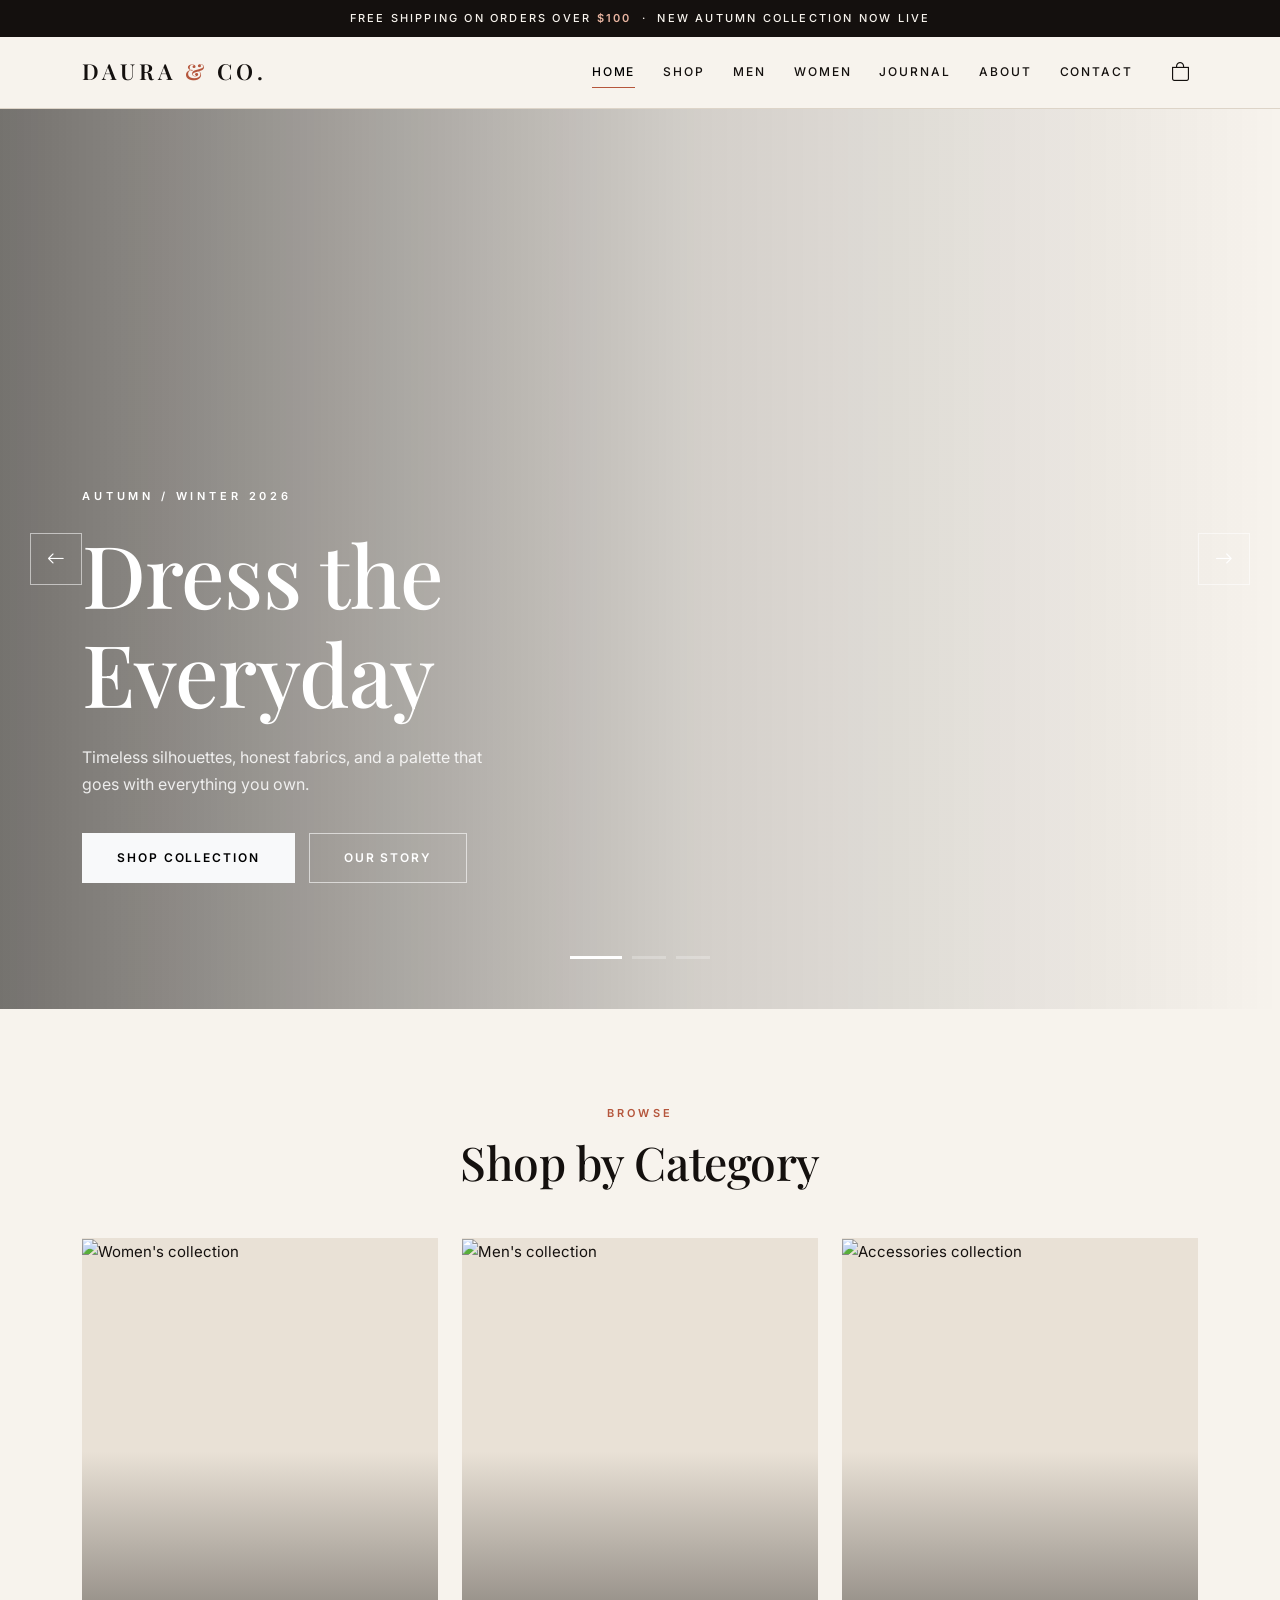
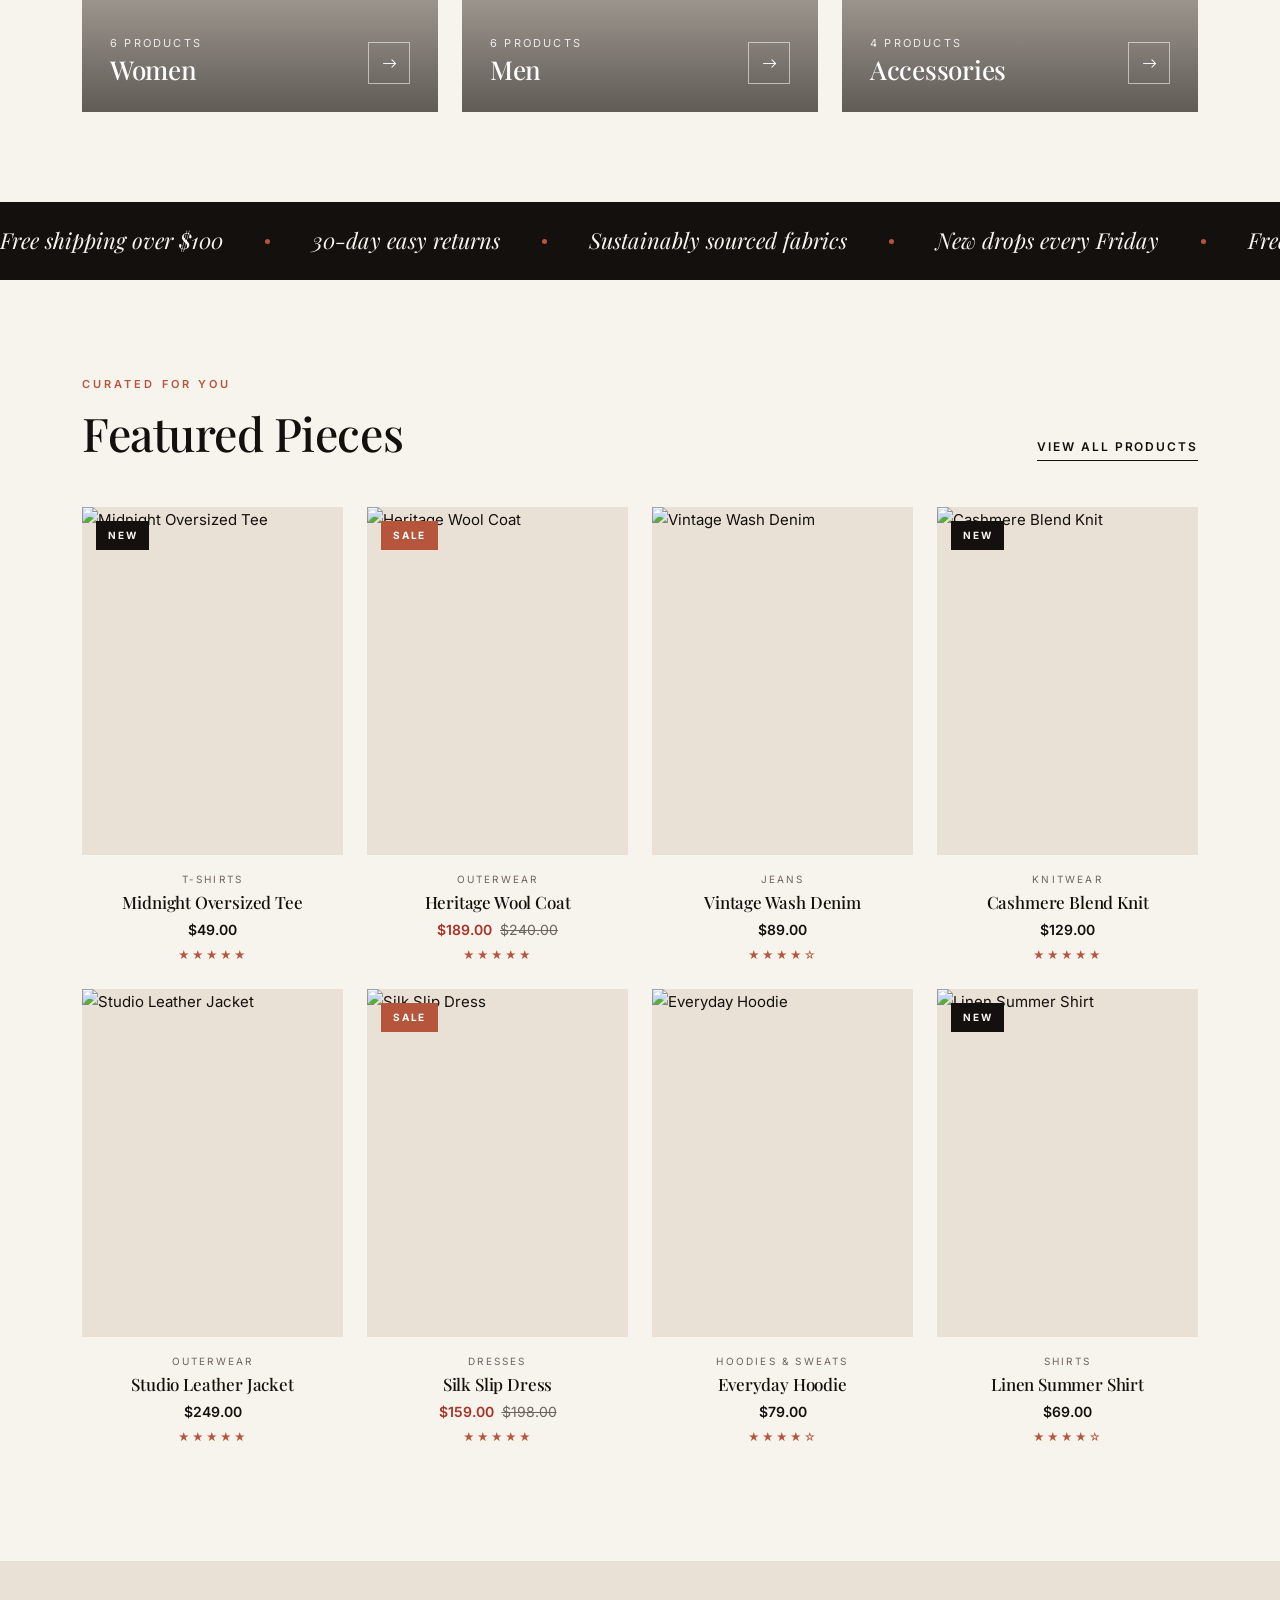
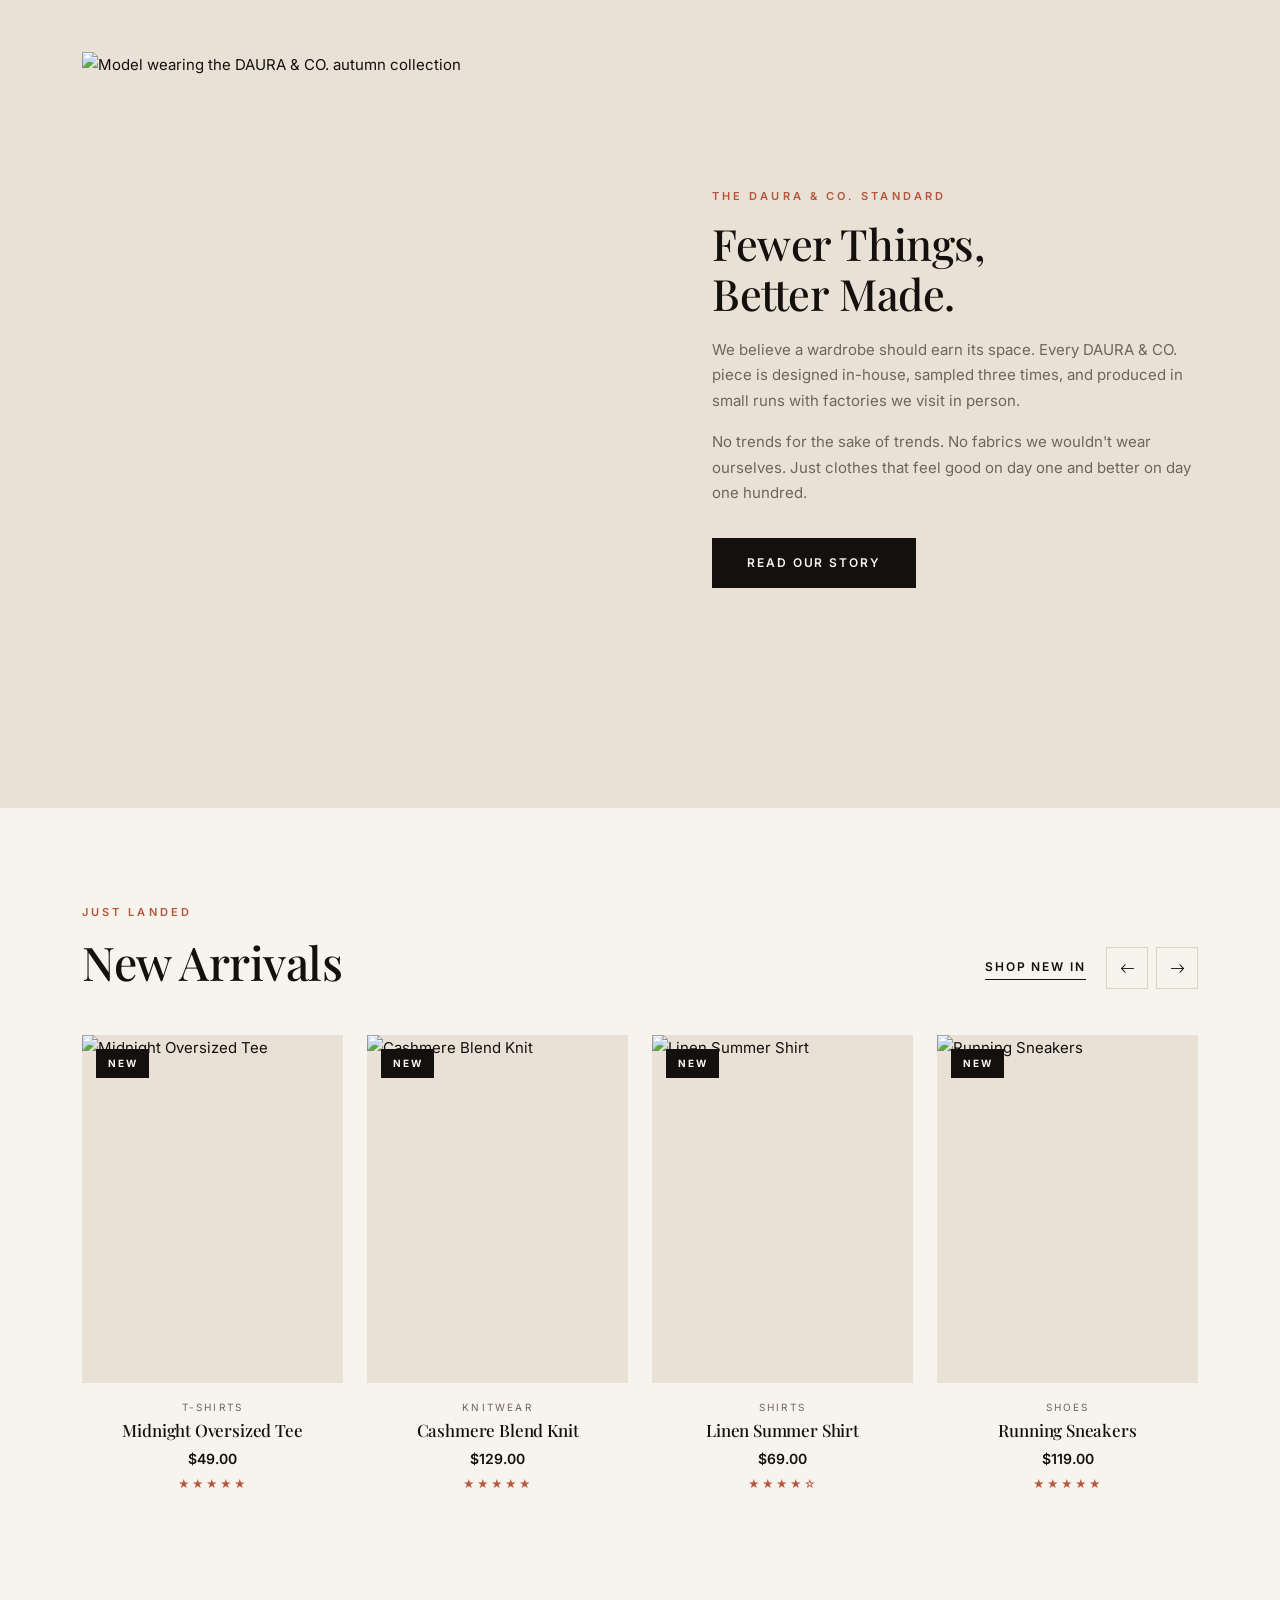
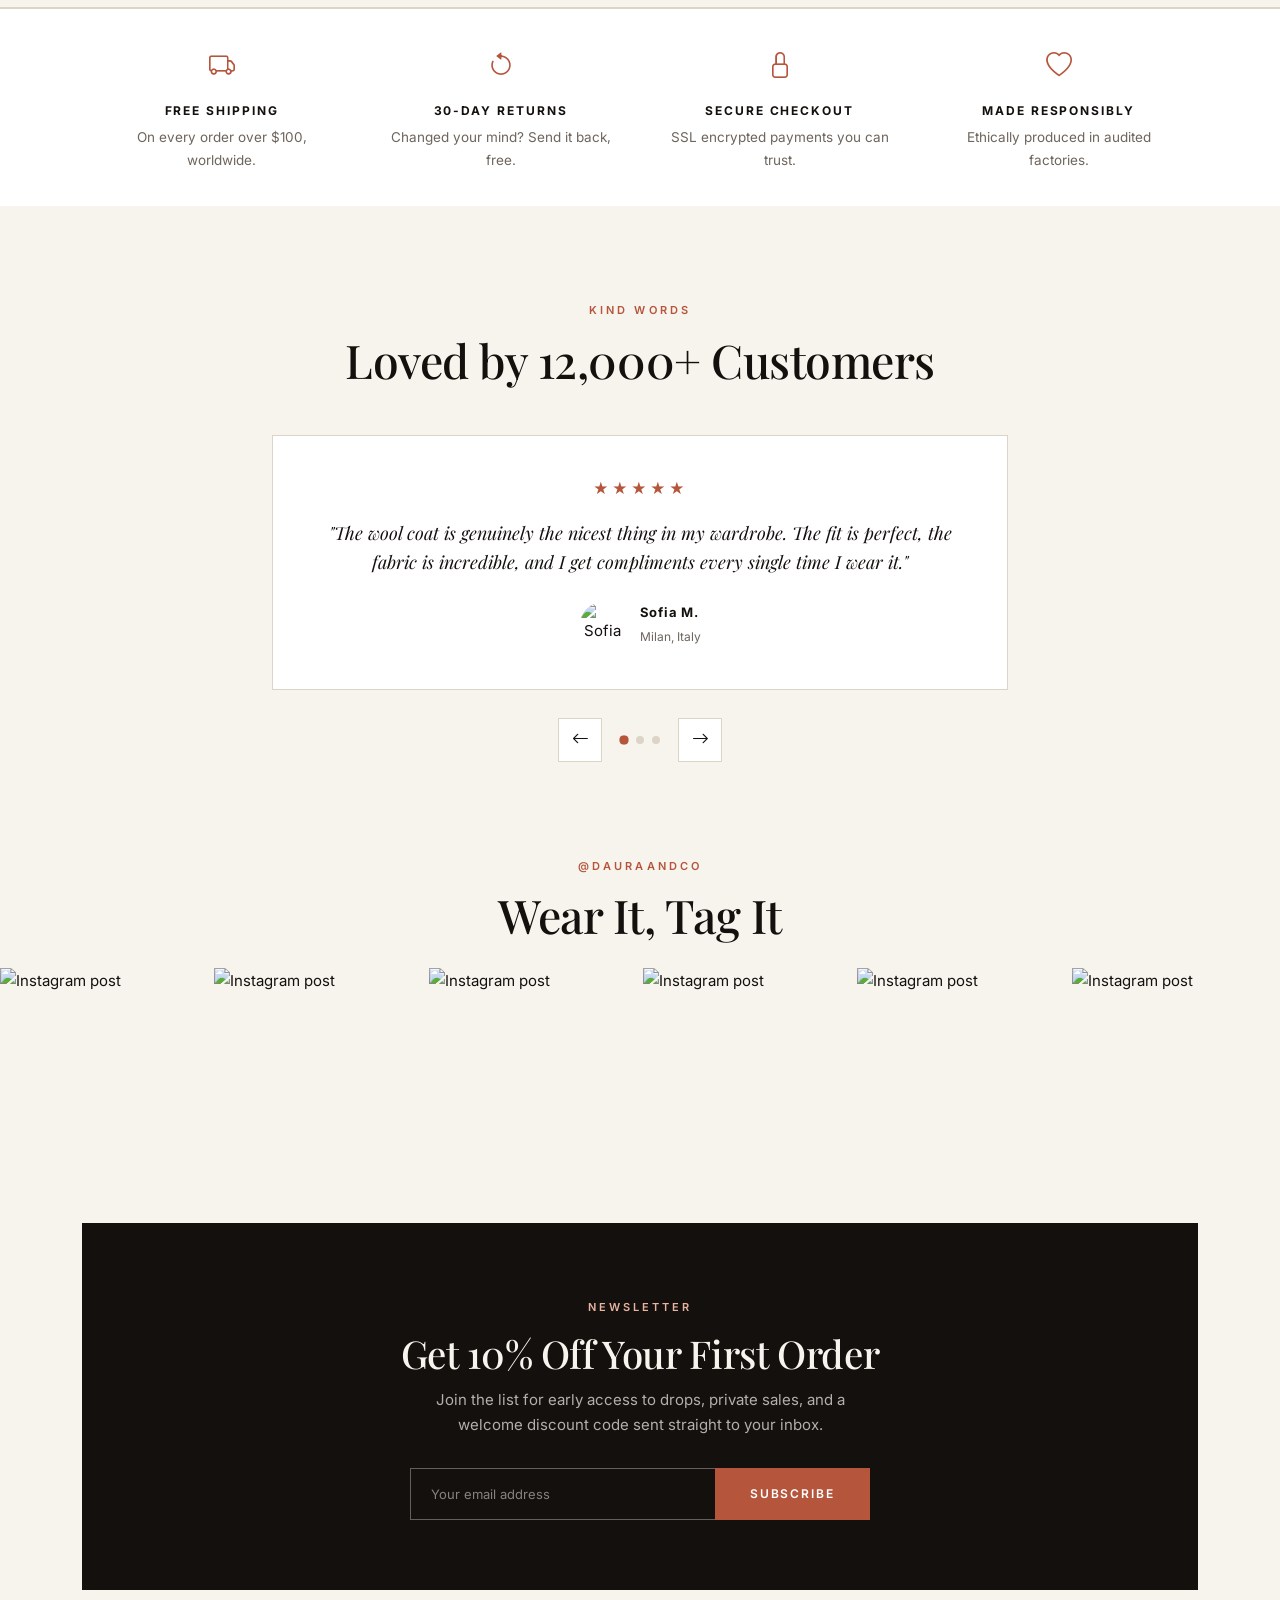
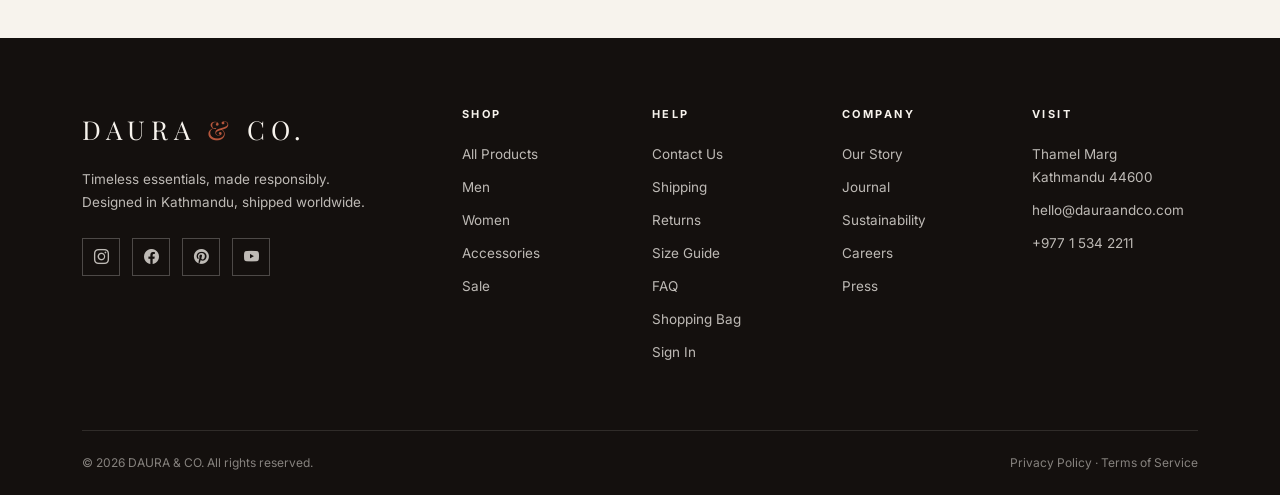
==== index.html @ 264a5f4f "Initial commit: DAURA & CO. storefront" ====
<!DOCTYPE html>
<!--
  DAURA & CO. — Home page
  Sections: hero → categories → featured → editorial → new arrivals
            → value props → testimonials → gallery → newsletter → footer
  Product grids are rendered by assets/js/main.js.
-->
<html lang="en">
<head>
  <meta charset="UTF-8">
  <meta name="viewport" content="width=device-width, initial-scale=1.0">
  <title>DAURA & CO. — Modern Wardrobe Essentials</title>
  <link rel="icon" type="image/svg+xml" href="assets/images/favicon.svg">
  <link rel="icon" type="image/png" sizes="64x64" href="assets/images/favicon.png">
  <link rel="shortcut icon" href="assets/images/favicon.ico">
  <link rel="apple-touch-icon" href="assets/images/favicon.png">
  <meta name="description" content="DAURA & CO. is a contemporary clothing store offering timeless essentials for men and women. Free shipping over $100.">

  <!-- Google Fonts: Playfair Display (headings) + Inter (body) -->
  <link rel="preconnect" href="https://fonts.googleapis.com">
  <link rel="preconnect" href="https://fonts.gstatic.com" crossorigin>
  <link href="https://fonts.googleapis.com/css2?family=Inter:wght@400;500;600;700&family=Playfair+Display:ital,wght@0,400;0,500;0,600;1,400;1,500&display=swap" rel="stylesheet">

  <!-- Bootstrap 5 CSS + Bootstrap Icons -->
  <link href="https://cdn.jsdelivr.net/npm/bootstrap@5.3.3/dist/css/bootstrap.min.css" rel="stylesheet">
  <link href="https://cdn.jsdelivr.net/npm/bootstrap-icons@1.11.3/font/bootstrap-icons.min.css" rel="stylesheet">

  <!-- Our own design-system CSS (always last so it can override Bootstrap) -->
  <link href="assets/css/style.css" rel="stylesheet">
</head>
<body>

  <!-- ===================== ANNOUNCEMENT BAR ===================== -->
  <div class="announcement">
    Free shipping on orders over <strong>$100</strong> &nbsp;·&nbsp; New Autumn collection now live
  </div>

  <!-- ===================== NAVBAR =====================
       The home page navbar starts transparent over the hero image,
       then becomes solid when you scroll (handled by JS). -->
  <nav class="navbar navbar-expand-lg site-nav nav-transparent">
    <div class="container">
      <a class="navbar-brand" href="index.html">DAURA <span>&</span> CO.</a>

      <button class="navbar-toggler" type="button" data-bs-toggle="collapse" data-bs-target="#mainNav"
              aria-controls="mainNav" aria-expanded="false" aria-label="Toggle navigation">
        <span class="navbar-toggler-icon"></span>
      </button>

      <div class="collapse navbar-collapse justify-content-end" id="mainNav">
        <ul class="navbar-nav align-items-lg-center">
          <li class="nav-item"><a class="nav-link active" href="index.html">Home</a></li>
          <li class="nav-item"><a class="nav-link" href="shop.html">Shop</a></li>
          <li class="nav-item"><a class="nav-link" href="shop.html?category=men">Men</a></li>
          <li class="nav-item"><a class="nav-link" href="shop.html?category=women">Women</a></li>
          <li class="nav-item"><a class="nav-link" href="blog.html">Journal</a></li>
          <li class="nav-item"><a class="nav-link" href="about.html">About</a></li>
          <li class="nav-item"><a class="nav-link" href="contact.html">Contact</a></li>
          <li class="nav-item ms-lg-3">
            <button class="nav-icon-btn" data-bs-toggle="offcanvas" data-bs-target="#cartDrawer"
                    aria-controls="cartDrawer" aria-label="Open shopping bag">
              <i class="bi bi-bag"></i>
              <span class="cart-badge">0</span>
            </button>
          </li>
        </ul>
      </div>
    </div>
  </nav>

  <!-- ===================== HERO SLIDER ===================== -->
  <header class="hero">
    <div id="heroCarousel" class="carousel slide carousel-fade" data-bs-ride="carousel" data-bs-interval="6000">

      <div class="carousel-indicators">
        <button type="button" data-bs-target="#heroCarousel" data-bs-slide-to="0" class="active" aria-current="true" aria-label="Slide 1"></button>
        <button type="button" data-bs-target="#heroCarousel" data-bs-slide-to="1" aria-label="Slide 2"></button>
        <button type="button" data-bs-target="#heroCarousel" data-bs-slide-to="2" aria-label="Slide 3"></button>
      </div>

      <!-- Prev / Next arrows -->
      <button class="carousel-control-prev" type="button" data-bs-target="#heroCarousel" data-bs-slide="prev">
        <span class="hero-arrow"><i class="bi bi-arrow-left"></i></span>
        <span class="visually-hidden">Previous slide</span>
      </button>
      <button class="carousel-control-next" type="button" data-bs-target="#heroCarousel" data-bs-slide="next">
        <span class="hero-arrow"><i class="bi bi-arrow-right"></i></span>
        <span class="visually-hidden">Next slide</span>
      </button>

      <div class="carousel-inner">
        <!-- Slide 1 -->
        <div class="carousel-item active"
             style="background-image:url('https://images.unsplash.com/photo-1483985988355-763728e1935b?auto=format&fit=crop&w=1800&q=80')">
          <div class="hero-overlay"></div>
          <div class="hero-content h-100">
            <div class="container h-100 d-flex flex-column justify-content-end">
              <span class="hero-kicker">Autumn / Winter 2026</span>
              <h1 class="hero-title">Dress the<br>Everyday</h1>
              <p class="hero-text">Timeless silhouettes, honest fabrics, and a palette that goes with everything you own.</p>
              <div class="hero-actions">
                <a href="shop.html" class="btn btn-light">Shop Collection</a>
                <a href="about.html" class="btn btn-outline-light">Our Story</a>
              </div>
            </div>
          </div>
        </div>

        <!-- Slide 2 -->
        <div class="carousel-item"
             style="background-image:url('https://images.unsplash.com/photo-1490481651871-ab68de25d43d?auto=format&fit=crop&w=1800&q=80')">
          <div class="hero-overlay"></div>
          <div class="hero-content h-100">
            <div class="container h-100 d-flex flex-column justify-content-end">
              <span class="hero-kicker">New Arrivals</span>
              <h1 class="hero-title">The Softest<br>Season Yet</h1>
              <p class="hero-text">Cashmere blends, washed silks and heavyweight cottons — made to be lived in.</p>
              <div class="hero-actions">
                <a href="shop.html?category=women" class="btn btn-light">Shop Women</a>
                <a href="shop.html?category=men" class="btn btn-outline-light">Shop Men</a>
              </div>
            </div>
          </div>
        </div>

        <!-- Slide 3 -->
        <div class="carousel-item"
             style="background-image:url('https://images.unsplash.com/photo-1445205170230-053b83016050?auto=format&fit=crop&w=1800&q=80')">
          <div class="hero-overlay"></div>
          <div class="hero-content h-100">
            <div class="container h-100 d-flex flex-column justify-content-end">
              <span class="hero-kicker">Up to 30% Off</span>
              <h1 class="hero-title">Quiet Luxury,<br>Louder Price</h1>
              <p class="hero-text">Selected coats, knits and denim reduced for a short time only — while stock lasts.</p>
              <div class="hero-actions">
                <a href="shop.html" class="btn btn-light">Shop The Sale</a>
                <a href="shop.html" class="btn btn-outline-light">Shop New</a>
              </div>
            </div>
          </div>
        </div>
      </div>
    </div>
  </header>

  <!-- ===================== CATEGORY TILES ===================== -->
  <section class="section-pad">
    <div class="container">
      <div class="text-center mb-5 reveal">
        <span class="eyebrow">Browse</span>
        <h2 class="section-title">Shop by Category</h2>
      </div>

      <div class="row g-4 reveal-stagger">
        <div class="col-md-4">
          <a href="shop.html?category=women" class="cat-tile">
            <img src="https://images.unsplash.com/photo-1515886657613-9f3515b0c78f?auto=format&fit=crop&w=900&q=80" alt="Women's collection">
            <div class="cat-tile-label">
              <div>
                <span class="cat-count" data-cat-count="women"></span>
                <h3>Women</h3>
              </div>
              <span class="cat-arrow"><i class="bi bi-arrow-right"></i></span>
            </div>
          </a>
        </div>
        <div class="col-md-4">
          <a href="shop.html?category=men" class="cat-tile">
            <img src="https://images.unsplash.com/photo-1552374196-c4e7ffc6e126?auto=format&fit=crop&w=900&q=80" alt="Men's collection">
            <div class="cat-tile-label">
              <div>
                <span class="cat-count" data-cat-count="men"></span>
                <h3>Men</h3>
              </div>
              <span class="cat-arrow"><i class="bi bi-arrow-right"></i></span>
            </div>
          </a>
        </div>
        <div class="col-md-4">
          <a href="shop.html?category=accessories" class="cat-tile">
            <img src="https://images.unsplash.com/photo-1584917865442-de89df76afd3?auto=format&fit=crop&w=900&q=80" alt="Accessories collection">
            <div class="cat-tile-label">
              <div>
                <span class="cat-count" data-cat-count="accessories"></span>
                <h3>Accessories</h3>
              </div>
              <span class="cat-arrow"><i class="bi bi-arrow-right"></i></span>
            </div>
          </a>
        </div>
      </div>
    </div>
  </section>

  <!-- ===================== MARQUEE STRIP ===================== -->
  <div class="marquee-strip" aria-hidden="true">
    <div class="marquee-track">
      <span>Free shipping over $100</span><span class="dot"></span>
      <span>30-day easy returns</span><span class="dot"></span>
      <span>Sustainably sourced fabrics</span><span class="dot"></span>
      <span>New drops every Friday</span><span class="dot"></span>
      <span>Free shipping over $100</span><span class="dot"></span>
      <span>30-day easy returns</span><span class="dot"></span>
      <span>Sustainably sourced fabrics</span><span class="dot"></span>
      <span>New drops every Friday</span><span class="dot"></span>
    </div>
  </div>

  <!-- ===================== FEATURED PRODUCTS ===================== -->
  <section class="section-pad">
    <div class="container">
      <div class="section-head reveal">
        <div>
          <span class="eyebrow">Curated for you</span>
          <h2 class="section-title">Featured Pieces</h2>
        </div>
        <a href="shop.html" class="link-underline">View All Products</a>
      </div>

      <!-- Products are injected here by js/main.js -->
      <div class="row gx-3 gx-lg-4" id="featuredGrid"></div>
    </div>
  </section>

  <!-- ===================== EDITORIAL SPLIT BANNER ===================== -->
  <section class="bg-sand section-pad">
    <div class="container">
      <div class="row align-items-center g-4 g-lg-5">
        <div class="col-lg-6 reveal reveal-left">
          <div class="editorial-img">
            <img src="https://images.unsplash.com/photo-1487222477894-8943e31ef7b2?auto=format&fit=crop&w=1200&q=80" alt="Model wearing the DAURA & CO. autumn collection">
          </div>
        </div>
        <div class="col-lg-6 reveal reveal-right">
          <div class="editorial-body ps-lg-5">
            <span class="eyebrow">The DAURA & CO. Standard</span>
            <h2>Fewer Things,<br>Better Made.</h2>
            <p>We believe a wardrobe should earn its space. Every DAURA & CO. piece is designed in-house, sampled three times, and produced in small runs with factories we visit in person.</p>
            <p>No trends for the sake of trends. No fabrics we wouldn't wear ourselves. Just clothes that feel good on day one and better on day one hundred.</p>
            <a href="about.html" class="btn btn-ink mt-3">Read Our Story</a>
          </div>
        </div>
      </div>
    </div>
  </section>

  <!-- ===================== NEW ARRIVALS ===================== -->
  <section class="section-pad">
    <div class="container">
      <div class="section-head reveal">
        <div>
          <span class="eyebrow">Just Landed</span>
          <h2 class="section-title">New Arrivals</h2>
        </div>
        <div class="section-actions">
          <a href="shop.html" class="link-underline">Shop New In</a>

          <!-- These arrows control the #newGrid carousel below -->
          <div class="carousel-nav" aria-label="New Arrivals carousel">
            <button type="button" class="carousel-nav-btn" data-carousel-prev="newGrid" aria-label="Previous products">
              <i class="bi bi-arrow-left"></i>
            </button>
            <button type="button" class="carousel-nav-btn" data-carousel-next="newGrid" aria-label="Next products">
              <i class="bi bi-arrow-right"></i>
            </button>
          </div>
        </div>
      </div>

      <!-- Product cards are injected here by js/main.js. The list is repeated
           three times so the carousel can loop smoothly in both directions. -->
      <div class="product-carousel-track" id="newGrid" aria-roledescription="carousel"></div>
    </div>
  </section>

  <!-- ===================== VALUE PROPS ===================== -->
  <section class="bg-paper border-top-line border-bottom-line">
    <div class="border-top-line">
      <div class="container">
        <div class="row g-0 reveal-stagger">
          <div class="col-6 col-lg-3 feature-item">
            <span class="feature-icon"><i class="bi bi-truck"></i></span>
            <h5>Free Shipping</h5>
            <p>On every order over $100, worldwide.</p>
          </div>
          <div class="col-6 col-lg-3 feature-item">
            <span class="feature-icon"><i class="bi bi-arrow-counterclockwise"></i></span>
            <h5>30-Day Returns</h5>
            <p>Changed your mind? Send it back, free.</p>
          </div>
          <div class="col-6 col-lg-3 feature-item">
            <span class="feature-icon"><i class="bi bi-lock"></i></span>
            <h5>Secure Checkout</h5>
            <p>SSL encrypted payments you can trust.</p>
          </div>
          <div class="col-6 col-lg-3 feature-item">
            <span class="feature-icon"><i class="bi bi-heart"></i></span>
            <h5>Made Responsibly</h5>
            <p>Ethically produced in audited factories.</p>
          </div>
        </div>
      </div>
    </div>
  </section>

  <!-- ===================== TESTIMONIALS ===================== -->
  <section class="section-pad">
    <div class="container">
      <div class="text-center mb-5 reveal">
        <span class="eyebrow">Kind Words</span>
        <h2 class="section-title">Loved by 12,000+ Customers</h2>
      </div>

      <div id="testimonialCarousel" class="carousel slide carousel-fade" data-bs-ride="carousel" data-bs-interval="5000">
        <div class="carousel-inner">
          <!-- Slide 1 -->
          <div class="carousel-item active">
            <div class="row justify-content-center">
              <div class="col-lg-8">
                <div class="testimonial-card text-center">
                  <div class="testimonial-stars">★★★★★</div>
                  <p class="testimonial-text">"The wool coat is genuinely the nicest thing in my wardrobe. The fit is perfect, the fabric is incredible, and I get compliments every single time I wear it."</p>
                  <div class="testimonial-author justify-content-center">
                    <img src="https://images.unsplash.com/photo-1494790108377-be9c29b29330?auto=format&fit=crop&w=200&q=80" alt="Sofia M.">
                    <div class="text-start">
                      <strong>Sofia M.</strong>
                      <small>Milan, Italy</small>
                    </div>
                  </div>
                </div>
              </div>
            </div>
          </div>
          <!-- Slide 2 -->
          <div class="carousel-item">
            <div class="row justify-content-center">
              <div class="col-lg-8">
                <div class="testimonial-card text-center">
                  <div class="testimonial-stars">★★★★★</div>
                  <p class="testimonial-text">"Finally a brand that gets menswear right. The oxford shirt and denim are both next-level quality — and shipping took only five days to London."</p>
                  <div class="testimonial-author justify-content-center">
                    <img src="https://images.unsplash.com/photo-1500648767791-00dcc994a43e?auto=format&fit=crop&w=200&q=80" alt="James K.">
                    <div class="text-start">
                      <strong>James K.</strong>
                      <small>London, UK</small>
                    </div>
                  </div>
                </div>
              </div>
            </div>
          </div>
          <!-- Slide 3 -->
          <div class="carousel-item">
            <div class="row justify-content-center">
              <div class="col-lg-8">
                <div class="testimonial-card text-center">
                  <div class="testimonial-stars">★★★★★</div>
                  <p class="testimonial-text">"I ordered the cashmere knit on a whim and it's now on permanent rotation. Softest thing I own. The packaging was beautiful too — felt like a real gift."</p>
                  <div class="testimonial-author justify-content-center">
                    <img src="https://images.unsplash.com/photo-1438761681033-6461ffad8d80?auto=format&fit=crop&w=200&q=80" alt="Amara T.">
                    <div class="text-start">
                      <strong>Amara T.</strong>
                      <small>New York, USA</small>
                    </div>
                  </div>
                </div>
              </div>
            </div>
          </div>
        </div>

        <div class="testimonial-controls">
          <button type="button" class="testimonial-nav" data-bs-target="#testimonialCarousel"
                  data-bs-slide="prev" aria-label="Previous testimonial">
            <i class="bi bi-arrow-left" aria-hidden="true"></i>
          </button>

          <div class="carousel-indicators testimonial-indicators">
            <button type="button" data-bs-target="#testimonialCarousel" data-bs-slide-to="0" class="active" aria-current="true" aria-label="Testimonial 1"></button>
            <button type="button" data-bs-target="#testimonialCarousel" data-bs-slide-to="1" aria-label="Testimonial 2"></button>
            <button type="button" data-bs-target="#testimonialCarousel" data-bs-slide-to="2" aria-label="Testimonial 3"></button>
          </div>

          <button type="button" class="testimonial-nav" data-bs-target="#testimonialCarousel"
                  data-bs-slide="next" aria-label="Next testimonial">
            <i class="bi bi-arrow-right" aria-hidden="true"></i>
          </button>
        </div>
      </div>
    </div>
  </section>

  <!-- ===================== INSTAGRAM GALLERY ===================== -->
  <section class="pb-5">
    <div class="text-center mb-4 reveal">
      <span class="eyebrow">@dauraandco</span>
      <h2 class="section-title">Wear It, Tag It</h2>
    </div>
    <div class="insta-grid reveal">
      <a href="#" class="insta-item"><img src="https://images.unsplash.com/photo-1469334031218-e382a71b716b?auto=format&fit=crop&w=600&q=80" alt="Instagram post"></a>
      <a href="#" class="insta-item"><img src="https://images.unsplash.com/photo-1529139574466-a303027c1d8b?auto=format&fit=crop&w=600&q=80" alt="Instagram post"></a>
      <a href="#" class="insta-item"><img src="https://images.unsplash.com/photo-1496747611176-843222e1e57c?auto=format&fit=crop&w=600&q=80" alt="Instagram post"></a>
      <a href="#" class="insta-item"><img src="https://images.unsplash.com/photo-1441984904996-e0b6ba687e04?auto=format&fit=crop&w=600&q=80" alt="Instagram post"></a>
      <a href="#" class="insta-item"><img src="https://images.unsplash.com/photo-1567401893414-76b7b1e5a7a5?auto=format&fit=crop&w=600&q=80" alt="Instagram post"></a>
      <a href="#" class="insta-item"><img src="https://images.unsplash.com/photo-1479064555552-3ef4979f8908?auto=format&fit=crop&w=600&q=80" alt="Instagram post"></a>
    </div>
  </section>

  <!-- ===================== NEWSLETTER ===================== -->
  <section class="container mb-5">
    <div class="newsletter-box reveal">
      <span class="eyebrow" style="color:#e8b4a0">Newsletter</span>
      <h2>Get 10% Off Your First Order</h2>
      <p>Join the list for early access to drops, private sales, and a welcome discount code sent straight to your inbox.</p>
      <form class="newsletter-form d-flex js-newsletter">
        <input type="email" class="form-control" placeholder="Your email address" required aria-label="Email address">
        <button class="btn btn-clay" type="submit">Subscribe</button>
      </form>
    </div>
  </section>

  <!-- ===================== FOOTER ===================== -->
  <footer class="site-footer">
    <div class="container">
      <div class="row g-4">
        <div class="col-lg-4">
          <span class="footer-brand">DAURA <span>&</span> CO.</span>
          <p class="mb-4" style="max-width:300px">Timeless essentials, made responsibly. Designed in Kathmandu, shipped worldwide.</p>
          <div class="footer-social">
            <a href="#" aria-label="Instagram"><i class="bi bi-instagram"></i></a>
            <a href="#" aria-label="Facebook"><i class="bi bi-facebook"></i></a>
            <a href="#" aria-label="Pinterest"><i class="bi bi-pinterest"></i></a>
            <a href="#" aria-label="YouTube"><i class="bi bi-youtube"></i></a>
          </div>
        </div>
        <div class="col-6 col-lg-2">
          <h6>Shop</h6>
          <ul class="footer-links">
            <li><a href="shop.html">All Products</a></li>
            <li><a href="shop.html?category=men">Men</a></li>
            <li><a href="shop.html?category=women">Women</a></li>
            <li><a href="shop.html?category=accessories">Accessories</a></li>
            <li><a href="shop.html">Sale</a></li>
          </ul>
        </div>
        <div class="col-6 col-lg-2">
          <h6>Help</h6>
          <ul class="footer-links">
            <li><a href="contact.html">Contact Us</a></li>
            <li><a href="#">Shipping</a></li>
            <li><a href="#">Returns</a></li>
            <li><a href="#">Size Guide</a></li>
            <li><a href="#">FAQ</a></li>
            <li><a href="cart.html">Shopping Bag</a></li>
            <li><a href="login.html">Sign In</a></li>
          </ul>
        </div>
        <div class="col-6 col-lg-2">
          <h6>Company</h6>
          <ul class="footer-links">
            <li><a href="about.html">Our Story</a></li>
            <li><a href="blog.html">Journal</a></li>
            <li><a href="#">Sustainability</a></li>
            <li><a href="#">Careers</a></li>
            <li><a href="#">Press</a></li>
          </ul>
        </div>
        <div class="col-6 col-lg-2">
          <h6>Visit</h6>
          <ul class="footer-links">
            <li>Thamel Marg<br>Kathmandu 44600</li>
            <li class="mt-2">hello@dauraandco.com</li>
            <li>+977 1 534 2211</li>
          </ul>
        </div>
      </div>

      <div class="footer-bottom d-flex flex-wrap justify-content-between gap-2">
        <span>© <span class="js-year">2026</span> DAURA & CO. All rights reserved.</span>
        <span>Privacy Policy · Terms of Service</span>
      </div>
    </div>
  </footer>

  <!-- Back to top button -->
  <button id="backToTop" aria-label="Back to top"><i class="bi bi-arrow-up"></i></button>

  <!-- Bootstrap JS bundle (needed for carousel, offcanvas, collapse...) -->
  <script src="https://cdn.jsdelivr.net/npm/bootstrap@5.3.3/dist/js/bootstrap.bundle.min.js"></script>
  <!-- Our site logic (products, cart, animations) -->
  <script src="assets/js/main.js"></script>
</body>
</html>
---- assets/css/style.css ----
/* ==========================================================================
   DAURA & CO. — Clothing Store Design System
   --------------------------------------------------------------------------
   HOW THIS FILE IS ORGANIZED (sections match the banner comments below):

   1. CSS variables          → brand colours, fonts, spacing tokens
   2. Base styles            → resets and default element styles
   3. Typography helpers     → headings, labels, links
   4. Buttons                → reusable button styles
   5. Layout helpers         → section spacing, headings, carousel arrows
   6. Announcement bar       → thin strip above the navbar
   7. Navbar                 → transparent + solid navigation states
   8. Hero                   → homepage Bootstrap carousel
   9. Category tiles         → shop-by-category cards
   10. Product cards         → product tile + horizontal carousel
   11. Marquee strip         → scrolling brand words
   12. Feature banner        → shipping / returns / payment icons
   13. Editorial split       → image + text side by side
   14. Testimonials          → customer quote carousel
   15. Instagram gallery     → social image grid
   16. Newsletter            → email signup band
   17. Footer                → site footer
   18. Cart drawer           → offcanvas shopping bag
   19. Shop page             → filters, toolbar, results
   20. Product page          → detail gallery and options
   21. About page            → story, values, team
   22. Contact page          → info cards, form, FAQ
   23. Utility feedback      → toast + back-to-top
   24. Scroll reveal         → fade/slide-in animations
   25. Responsive fixes      → shared breakpoint adjustments
   26. Shop page redesign    → editorial hero + filter sidebar
   27. Extra page components → cart, checkout, auth, blog, error
   ========================================================================== */


/* ==========================================================================
   1. CSS VARIABLES — the brand colors & fonts (edit here to re-theme)
   Palette inspired by Zara / ASOS editorial fashion sites:
   warm cream background, near-black ink, terracotta accent.
   ========================================================================== */

:root {
  --ink: #14100e;          /* near-black, main text & buttons */
  --ink-soft: #2a2320;     /* slightly lighter ink for hover */
  --cream: #f7f3ed;        /* warm page background */
  --paper: #ffffff;        /* card / pure white surfaces */
  --sand: #e9e1d6;         /* soft beige for alt sections */
  --line: #ddd4c8;         /* hairline borders */
  --muted: #6e655c;        /* secondary text */
  --clay: #b5563c;         /* terracotta accent (CTAs, sale) */
  --clay-dark: #9c4630;    /* accent hover */
  --sale: #a93226;         /* sale price red */
  --success: #2e7d5b;      /* success/toast green */

  --font-display: "Playfair Display", Georgia, serif;
  --font-body: "Inter", -apple-system, sans-serif;

  --nav-height: 72px;
  --radius: 0px;           /* sharp corners = fashion editorial look */
  --transition: 0.35s cubic-bezier(0.25, 0.6, 0.3, 1);
  --shadow-soft: 0 18px 40px rgba(20, 16, 14, 0.08);
}


/* ==========================================================================
   2. BASE STYLES
   ========================================================================== */

* { -webkit-tap-highlight-color: transparent; }

body {
  font-family: var(--font-body);
  background-color: var(--cream);
  color: var(--ink);
  font-size: 15px;
  line-height: 1.7;
  /* `clip` stops side-scrolling without creating a scroll container,
     which would otherwise break the shop sidebar's `position: sticky`. */
  overflow-x: clip;
}

h1, h2, h3, h4 {
  font-family: var(--font-display);
  font-weight: 500;
  line-height: 1.15;
  letter-spacing: -0.01em;
}

a { color: inherit; text-decoration: none; }

img { max-width: 100%; }

::selection { background: var(--ink); color: var(--cream); }

/* Slim, themed scrollbar */
::-webkit-scrollbar { width: 9px; }
::-webkit-scrollbar-track { background: var(--cream); }
::-webkit-scrollbar-thumb { background: var(--line); }
::-webkit-scrollbar-thumb:hover { background: var(--muted); }


/* ==========================================================================
   3. TYPOGRAPHY HELPERS
   ========================================================================== */

/* Small uppercase label used above titles ("New Season", "Categories"...) */
.eyebrow {
  font-family: var(--font-body);
  font-size: 11px;
  font-weight: 600;
  letter-spacing: 0.28em;
  text-transform: uppercase;
  color: var(--clay);
  display: inline-block;
  margin-bottom: 14px;
}

/* Big editorial section title */
.section-title {
  font-size: clamp(1.9rem, 4vw, 2.9rem);
  margin-bottom: 0;
}

.section-sub {
  color: var(--muted);
  max-width: 540px;
  margin-top: 12px;
}

/* Letter-spaced uppercase small text (nav links, badges, buttons) */
.ls-wide {
  letter-spacing: 0.18em;
  text-transform: uppercase;
  font-size: 12px;
  font-weight: 500;
}

.text-muted-warm { color: var(--muted); }


/* ==========================================================================
   4. BUTTONS
   ========================================================================== */

.btn {
  border-radius: var(--radius);
  font-family: var(--font-body);
  font-size: 12px;
  font-weight: 600;
  letter-spacing: 0.16em;
  text-transform: uppercase;
  padding: 15px 34px;
  transition: all var(--transition);
  border: 1px solid transparent;
}

/* Primary: solid ink, the main CTA */
.btn-ink {
  background: var(--ink);
  color: var(--cream);
  border-color: var(--ink);
}
.btn-ink:hover, .btn-ink:focus {
  background: var(--clay);
  border-color: var(--clay);
  color: #fff;
  transform: translateY(-2px);
}

/* Accent: terracotta, for highlights */
.btn-clay {
  background: var(--clay);
  color: #fff;
  border-color: var(--clay);
}
.btn-clay:hover, .btn-clay:focus {
  background: var(--clay-dark);
  border-color: var(--clay-dark);
  color: #fff;
  transform: translateY(-2px);
}

/* Outline on light backgrounds */
.btn-outline-ink {
  background: transparent;
  color: var(--ink);
  border-color: var(--ink);
}
.btn-outline-ink:hover, .btn-outline-ink:focus {
  background: var(--ink);
  color: var(--cream);
  transform: translateY(-2px);
}

/* Outline on dark backgrounds (hero, footer) */
.btn-outline-light {
  background: transparent;
  color: #fff;
  border-color: rgba(255, 255, 255, 0.6);
}
.btn-outline-light:hover, .btn-outline-light:focus {
  background: #fff;
  color: var(--ink);
  border-color: #fff;
  transform: translateY(-2px);
}

/* Underline link that grows on hover */
.link-underline {
  position: relative;
  display: inline-block;
  padding-bottom: 3px;
  font-size: 12px;
  font-weight: 600;
  letter-spacing: 0.16em;
  text-transform: uppercase;
}
.link-underline::after {
  content: "";
  position: absolute;
  left: 0; bottom: 0;
  width: 100%; height: 1px;
  background: currentColor;
  transform: scaleX(1);
  transform-origin: right;
  transition: transform 0.4s ease;
}
.link-underline:hover::after {
  transform: scaleX(0);
  transform-origin: right;
  animation: underlineIn 0.4s ease forwards;
}
@keyframes underlineIn {
  from { transform: scaleX(1); transform-origin: right; }
  to   { transform: scaleX(1); transform-origin: left; }
}


/* ==========================================================================
   5. LAYOUT HELPERS
   ========================================================================== */

/* Note: only top/bottom padding here — using the `padding` shorthand would
   wipe out Bootstrap's horizontal `.container` padding when both classes
   are used on the same element. */
.section-pad { padding-top: 90px; padding-bottom: 90px; }
.section-pad-sm { padding-top: 60px; padding-bottom: 60px; }
.bg-sand { background: var(--sand); }
.bg-paper { background: var(--paper); }
.border-top-line { border-top: 1px solid var(--line); }

.section-head {
  display: flex;
  align-items: flex-end;
  justify-content: space-between;
  gap: 24px;
  margin-bottom: 46px;
  flex-wrap: wrap;
}

/* Right side of a section header: text link + carousel arrows */
.section-actions {
  display: flex;
  align-items: center;
  gap: 20px;
  flex-wrap: wrap;
}

.carousel-nav { display: flex; gap: 8px; }
.carousel-nav-btn {
  width: 42px;
  height: 42px;
  display: inline-flex;
  align-items: center;
  justify-content: center;
  background: transparent;
  color: var(--ink);
  border: 1px solid var(--line);
  transition: all var(--transition);
}
.carousel-nav-btn:hover:not(:disabled) {
  background: var(--ink);
  border-color: var(--ink);
  color: var(--cream);
}
.carousel-nav-btn:disabled { opacity: 0.35; cursor: not-allowed; }
.carousel-nav-btn.is-hidden { display: none; }


/* ==========================================================================
   6. ANNOUNCEMENT BAR (top of every page)
   ========================================================================== */

.announcement {
  background: var(--ink);
  color: var(--cream);
  font-size: 11px;
  letter-spacing: 0.2em;
  text-transform: uppercase;
  text-align: center;
  padding: 9px 16px;
  font-weight: 500;
}
.announcement strong { color: #e8b4a0; font-weight: 600; }


/* ==========================================================================
   7. NAVBAR
   ========================================================================== */

.site-nav {
  background: var(--cream);
  border-bottom: 1px solid var(--line);
  height: var(--nav-height);
  transition: all var(--transition);
}

/* Transparent nav that sits on top of the hero image (home page only) */
.site-nav.nav-transparent {
  position: absolute;
  top: var(--announcement-height, 33px); left: 0; right: 0;
  background: transparent;
  border-bottom-color: rgba(255, 255, 255, 0.18);
  z-index: 1030;
}
.site-nav.nav-transparent .navbar-brand,
.site-nav.nav-transparent .nav-link,
.site-nav.nav-transparent .nav-icon-btn {
  color: #fff;
}
.site-nav.nav-transparent .navbar-toggler { border-color: rgba(255,255,255,0.4); }
.site-nav.nav-transparent .navbar-toggler-icon {
  background-image: url("data:image/svg+xml,%3csvg xmlns='http://www.w3.org/2000/svg' viewBox='0 0 30 30'%3e%3cpath stroke='rgba(255, 255, 255, 0.85)' stroke-linecap='round' stroke-miterlimit='10' stroke-width='2' d='M4 7h22M4 15h22M4 23h22'/%3e%3c/svg%3e");
}

/* Scrolled state: becomes solid cream with shadow */
.site-nav.is-scrolled {
  position: fixed;
  top: 0; left: 0; right: 0;
  background: rgba(247, 243, 237, 0.95);
  backdrop-filter: blur(12px);
  box-shadow: 0 1px 0 var(--line);
  z-index: 1030;
  animation: navDrop 0.4s ease;
}
@keyframes navDrop {
  from { transform: translateY(-100%); }
  to   { transform: translateY(0); }
}

.navbar-brand {
  font-family: var(--font-display);
  font-size: 22px;
  font-weight: 600;
  letter-spacing: 0.18em;
  white-space: nowrap;
  color: var(--ink);
  transition: color var(--transition);
}
.navbar-brand span { color: var(--clay); }

.nav-link {
  font-size: 12px;
  font-weight: 500;
  letter-spacing: 0.16em;
  text-transform: uppercase;
  color: var(--ink);
  margin: 0 14px;
  padding: 6px 0 !important;
  position: relative;
  transition: color var(--transition);
}
.nav-link::after {
  content: "";
  position: absolute;
  left: 0; bottom: 0;
  width: 100%; height: 1px;
  background: var(--clay);
  transform: scaleX(0);
  transform-origin: left;
  transition: transform 0.35s ease;
}
.nav-link:hover::after, .nav-link.active::after { transform: scaleX(1); }
.nav-link:hover, .nav-link.active { color: var(--clay); }
.site-nav.nav-transparent .nav-link:hover,
.site-nav.nav-transparent .nav-link.active { color: #fff; }
.site-nav.nav-transparent .nav-link::after { background: #fff; }

.nav-icon-btn {
  background: none;
  border: none;
  color: var(--ink);
  font-size: 19px;
  line-height: 1;
  padding: 8px;
  position: relative;
  transition: color var(--transition), transform var(--transition);
}
.nav-icon-btn:hover { color: var(--clay); transform: translateY(-2px); }

/* Small number badge on the cart icon */
.cart-badge {
  position: absolute;
  top: 0; right: 0;
  background: var(--clay);
  color: #fff;
  font-size: 9px;
  font-weight: 700;
  min-width: 16px;
  height: 16px;
  border-radius: 50%;
  display: flex;
  align-items: center;
  justify-content: center;
  padding: 0 4px;
  transform: scale(0);
  transition: transform 0.3s cubic-bezier(0.68, -0.55, 0.27, 1.55);
}
.cart-badge.show { transform: scale(1); }


/* ==========================================================================
   8. HERO (Bootstrap carousel, custom styled)
   ========================================================================== */

.hero {
  position: relative;
  height: 100vh;
  min-height: 620px;
  overflow: hidden;
}

.hero .carousel-item {
  height: 100vh;
  min-height: 620px;
  background-size: cover;
  background-position: center;
}

.hero-overlay {
  position: absolute;
  inset: 0;
  background: linear-gradient(90deg, rgba(10, 8, 6, 0.55) 0%, rgba(10, 8, 6, 0.15) 55%, transparent 100%);
  z-index: 1;
}

.hero-content {
  position: absolute;
  z-index: 2;
  left: 0; right: 0;
  bottom: 0;
  padding-bottom: 14vh;
  color: #fff;
  /* Let clicks pass through the transparent layer to the slider controls,
     but keep the buttons/links inside clickable. */
  pointer-events: none;
}
.hero-content a,
.hero-content button { pointer-events: auto; }

.hero-kicker {
  font-size: 11px;
  letter-spacing: 0.35em;
  text-transform: uppercase;
  font-weight: 600;
  margin-bottom: 18px;
  opacity: 0;
  animation: heroUp 0.9s 0.2s ease forwards;
}

.hero-title {
  font-size: clamp(2.8rem, 7vw, 5.4rem);
  color: #fff;
  max-width: 700px;
  margin-bottom: 22px;
  opacity: 0;
  animation: heroUp 0.9s 0.35s ease forwards;
}

.hero-text {
  font-size: 16px;
  max-width: 440px;
  min-height: 3.4em;
  color: rgba(255, 255, 255, 0.85);
  margin-bottom: 34px;
  opacity: 0;
  animation: heroUp 0.9s 0.5s ease forwards;
}

.hero-actions {
  display: flex;
  gap: 14px;
  flex-wrap: wrap;
  opacity: 0;
  animation: heroUp 0.9s 0.65s ease forwards;
}

@media (max-width: 389.98px) {
  .hero-actions .btn { flex: 1 0 100%; }
}

@media (max-width: 359.98px) {
  .hero-text { min-height: 5.1em; }
}

@keyframes heroUp {
  from { opacity: 0; transform: translateY(34px); }
  to   { opacity: 1; transform: translateY(0); }
}

/* Carousel indicators (dots) — kept above the hero content layer */
.hero .carousel-indicators {
  bottom: 34px;
  margin-right: auto;
  margin-left: auto;
  padding-right: 0;
  left: 0;
  right: 0;
  z-index: 6;
}
.hero .carousel-indicators [data-bs-target] {
  width: 34px;
  height: 3px;
  border: 0;
  background-color: rgba(255, 255, 255, 0.5);
  margin: 0 5px;
  transition: background-color var(--transition), width var(--transition);
}
.hero .carousel-indicators [data-bs-target]:hover { background-color: rgba(255, 255, 255, 0.85); }
.hero .carousel-indicators .active { background-color: #fff; width: 52px; }

/* Carousel prev / next arrows */
.hero .carousel-control-prev,
.hero .carousel-control-next {
  width: auto;
  padding: 0 30px;
  opacity: 1;
  z-index: 6;
}
.hero-arrow {
  width: 52px;
  height: 52px;
  border: 1px solid rgba(255, 255, 255, 0.55);
  color: #fff;
  display: flex;
  align-items: center;
  justify-content: center;
  font-size: 18px;
  transition: all var(--transition);
}
.hero .carousel-control-prev:hover .hero-arrow,
.hero .carousel-control-next:hover .hero-arrow {
  background: #fff;
  color: var(--ink);
  border-color: #fff;
}
@media (max-width: 767.98px) {
  /* On phones the arrows get in the way — swiping still works */
  .hero .carousel-control-prev,
  .hero .carousel-control-next { display: none; }
}


/* ==========================================================================
   9. CATEGORY TILES
   ========================================================================== */

.cat-tile {
  position: relative;
  display: block;
  overflow: hidden;
  aspect-ratio: 3 / 4;
  background: var(--sand);
}
.cat-tile img {
  width: 100%; height: 100%;
  object-fit: cover;
  transition: transform 0.9s cubic-bezier(0.2, 0.6, 0.2, 1);
}
.cat-tile:hover img { transform: scale(1.06); }

.cat-tile::after {
  content: "";
  position: absolute;
  inset: 0;
  background: linear-gradient(to top, rgba(12, 9, 7, 0.62) 0%, transparent 55%);
}

.cat-tile-label {
  position: absolute;
  z-index: 2;
  left: 0; right: 0; bottom: 0;
  padding: 28px;
  color: #fff;
  display: flex;
  align-items: flex-end;
  justify-content: space-between;
  gap: 12px;
}
.cat-tile-label h3 {
  font-size: 26px;
  color: #fff;
  margin: 0;
}
.cat-tile-label .cat-count {
  font-size: 11px;
  letter-spacing: 0.2em;
  text-transform: uppercase;
  opacity: 0.85;
}
.cat-arrow {
  width: 42px; height: 42px;
  border: 1px solid rgba(255, 255, 255, 0.55);
  display: flex;
  align-items: center;
  justify-content: center;
  flex-shrink: 0;
  transition: all var(--transition);
}
.cat-tile:hover .cat-arrow {
  background: #fff;
  color: var(--ink);
  border-color: #fff;
}


/* ==========================================================================
   10. PRODUCT CARDS (used on home, shop, related)
   ========================================================================== */

.product-card {
  position: relative;
  display: block;
  background: transparent;
}

/* Wrapper keeps the quick-add button anchored to the image, not the
   whole card (otherwise it slides over the product name and price). */
.product-media-wrap {
  position: relative;
}

.product-media {
  position: relative;
  display: block;        /* <a> is inline by default — needed for aspect-ratio */
  overflow: hidden;
  aspect-ratio: 3 / 4;
  background: var(--sand);
  margin-bottom: 16px;
}
.product-media img {
  position: absolute;
  inset: 0;
  width: 100%; height: 100%;
  object-fit: cover;
  transition: opacity 0.55s ease, transform 0.9s cubic-bezier(0.2, 0.6, 0.2, 1);
}
.product-media .img-hover { opacity: 0; }
.product-card:hover .img-main { opacity: 0; }
.product-card:hover .img-hover { opacity: 1; transform: scale(1.04); }

/* Badges: New / Sale */
.product-badge {
  position: absolute;
  z-index: 3;
  top: 14px; left: 14px;
  font-size: 10px;
  font-weight: 700;
  letter-spacing: 0.18em;
  text-transform: uppercase;
  padding: 6px 12px;
  background: var(--ink);
  color: var(--cream);
}
.product-badge.badge-new { background: var(--ink); }
.product-badge.badge-sale { background: var(--clay); color: #fff; }

/* Quick-add button slides up on hover */
.quick-add {
  position: absolute;
  z-index: 3;
  left: 12px; right: 12px; bottom: 12px;
  background: rgba(255, 255, 255, 0.96);
  color: var(--ink);
  border: none;
  font-size: 11px;
  font-weight: 700;
  letter-spacing: 0.18em;
  text-transform: uppercase;
  padding: 14px;
  opacity: 0;
  transform: translateY(14px);
  transition: all var(--transition);
}
.product-card:hover .quick-add { opacity: 1; transform: translateY(0); }
.quick-add:hover { background: var(--ink); color: var(--cream); }

/* Touch devices cannot hover, so keep the button visible over the image */
@media (hover: none) {
  .quick-add { opacity: 1; transform: none; }
}

.product-info { text-align: center; padding: 0 6px; }
.product-category {
  font-size: 10px;
  letter-spacing: 0.22em;
  text-transform: uppercase;
  color: var(--muted);
  margin-bottom: 5px;
}
.product-name {
  font-family: var(--font-display);
  font-size: 17px;
  font-weight: 500;
  margin-bottom: 6px;
}
.product-price { font-size: 14px; font-weight: 600; }
.product-price .old-price {
  color: var(--muted);
  text-decoration: line-through;
  font-weight: 400;
  margin-left: 8px;
}
.product-price .sale-price { color: var(--sale); }

/* Star rating */
.product-rating {
  font-size: 11px;
  color: var(--clay);
  letter-spacing: 2px;
  margin-top: 4px;
}

/* ==========================================================================
   HORIZONTAL PRODUCT CAROUSEL (New Arrivals)
   --------------------------------------------------------------------------
   The product list is repeated 3 times by JavaScript. This CSS only lays the
   cards out in one row and hides the scrollbar.

   Card widths:
     Mobile  → 2 cards visible  (subtract 1 gap)
     Tablet  → 3 cards visible  (subtract 2 gaps)
     Desktop → 4 cards visible  (subtract 3 gaps)
   ========================================================================== */

.product-carousel-track {
  display: flex;
  gap: 1rem;
  overflow-x: auto;
  overscroll-behavior-inline: contain;
  scroll-snap-type: x mandatory;
  scrollbar-width: none;
  -ms-overflow-style: none;
}
.product-carousel-track::-webkit-scrollbar { display: none; }

/* The cards are Bootstrap columns, so override their width here. */
.product-carousel-track > * {
  flex: 0 0 calc((100% - 1rem) / 2);
  width: auto;
  max-width: calc((100% - 1rem) / 2);
  padding-left: 0;
  padding-right: 0;
  scroll-snap-align: start;
}

@media (min-width: 768px) {
  .product-carousel-track > * {
    flex-basis: calc((100% - 2rem) / 3);
    max-width: calc((100% - 2rem) / 3);
  }
}

@media (min-width: 992px) {
  .product-carousel-track { gap: 1.5rem; }

  .product-carousel-track > * {
    flex-basis: calc((100% - 4.5rem) / 4);
    max-width: calc((100% - 4.5rem) / 4);
  }
}


/* ==========================================================================
   11. MARQUEE STRIP (scrolling brand words)
   ========================================================================== */

.marquee-strip {
  background: var(--ink);
  color: var(--cream);
  overflow: hidden;
  padding: 20px 0;
  white-space: nowrap;
}
.marquee-track {
  display: inline-flex;
  align-items: center;
  gap: 42px;
  animation: marquee 28s linear infinite;
}
.marquee-track span {
  font-family: var(--font-display);
  font-size: 22px;
  font-style: italic;
}
.marquee-track .dot {
  width: 5px; height: 5px;
  background: var(--clay);
  border-radius: 50%;
  flex-shrink: 0;
}
@keyframes marquee {
  from { transform: translateX(0); }
  to   { transform: translateX(-50%); }
}


/* ==========================================================================
   12. FEATURE / VALUE BANNER (shipping, returns...)
   ========================================================================== */

.feature-item {
  text-align: center;
  padding: 34px 20px;
}
.feature-icon {
  font-size: 26px;
  color: var(--clay);
  margin-bottom: 16px;
  display: inline-block;
}
.feature-item h5 {
  font-family: var(--font-body);
  font-size: 12px;
  font-weight: 700;
  letter-spacing: 0.16em;
  text-transform: uppercase;
  margin-bottom: 8px;
}
.feature-item p {
  color: var(--muted);
  font-size: 13.5px;
  margin: 0;
  max-width: 240px;
  margin-inline: auto;
}


/* ==========================================================================
   13. EDITORIAL SPLIT BANNER (image + text side by side)
   ========================================================================== */

.editorial-img {
  overflow: hidden;
  aspect-ratio: 4 / 5;
}
.editorial-img img {
  width: 100%; height: 100%;
  object-fit: cover;
  transition: transform 1s cubic-bezier(0.2, 0.6, 0.2, 1);
}
.editorial-img:hover img { transform: scale(1.05); }

.editorial-body h2 {
  font-size: clamp(1.9rem, 3.5vw, 2.7rem);
  margin-bottom: 18px;
}
.editorial-body p { color: var(--muted); margin-bottom: 16px; }


/* ==========================================================================
   14. TESTIMONIALS
   ========================================================================== */

.testimonial-card {
  background: var(--paper);
  border: 1px solid var(--line);
  padding: 40px 34px;
  height: 100%;
}
.testimonial-stars { color: var(--clay); letter-spacing: 3px; margin-bottom: 18px; }
.testimonial-text {
  font-family: var(--font-display);
  font-size: 18px;
  font-style: italic;
  line-height: 1.6;
  margin-bottom: 24px;
}
.testimonial-author { display: flex; align-items: center; gap: 14px; }
.testimonial-author img {
  width: 46px; height: 46px;
  border-radius: 50%;
  object-fit: cover;
}
.testimonial-author strong {
  display: block;
  font-size: 13px;
  letter-spacing: 0.06em;
}
.testimonial-author small { color: var(--muted); font-size: 12px; }

.testimonial-controls {
  display: flex;
  align-items: center;
  justify-content: center;
  gap: 18px;
  margin-top: 28px;
}
.testimonial-nav {
  width: 44px;
  height: 44px;
  padding: 0;
  border: 1px solid var(--line);
  background: var(--paper);
  color: var(--ink);
  display: inline-flex;
  align-items: center;
  justify-content: center;
  font-size: 17px;
  flex-shrink: 0;
  transition: background-color var(--transition), border-color var(--transition), color var(--transition);
}
.testimonial-nav:hover,
.testimonial-nav:focus-visible {
  background: var(--ink);
  border-color: var(--ink);
  color: #fff;
}
.testimonial-nav:focus-visible {
  outline: 2px solid var(--clay);
  outline-offset: 3px;
}
.testimonial-indicators {
  position: static;
  display: flex;
  gap: 8px;
  margin: 0;
  padding: 0;
}
.testimonial-indicators [data-bs-target] {
  width: 8px;
  height: 8px;
  margin: 0;
  padding: 0;
  border: 0;
  border-radius: 50%;
  background-color: var(--line);
  opacity: 1;
  transition: background-color var(--transition), transform var(--transition);
}
.testimonial-indicators [data-bs-target]:hover { background-color: var(--muted); }
.testimonial-indicators .active {
  background-color: var(--clay);
  transform: scale(1.2);
}


/* ==========================================================================
   15. INSTAGRAM-STYLE GALLERY
   ========================================================================== */

.insta-grid { display: grid; grid-template-columns: repeat(6, 1fr); gap: 6px; }
.insta-item {
  position: relative;
  aspect-ratio: 1;
  overflow: hidden;
  display: block;
}
.insta-item img {
  width: 100%; height: 100%;
  object-fit: cover;
  transition: transform 0.7s ease;
}
.insta-item:hover img { transform: scale(1.08); }
.insta-item::after {
  content: "\f16d"; /* instagram glyph fallback via text */
  font-family: bootstrap-icons, sans-serif;
  position: absolute;
  inset: 0;
  display: flex;
  align-items: center;
  justify-content: center;
  background: rgba(20, 16, 14, 0.45);
  color: #fff;
  font-size: 24px;
  opacity: 0;
  transition: opacity var(--transition);
}
.insta-item:hover::after { opacity: 1; }


/* ==========================================================================
   16. NEWSLETTER
   ========================================================================== */

.newsletter-box {
  background: var(--ink);
  color: var(--cream);
  padding: 70px 40px;
  text-align: center;
}
.newsletter-box h2 { color: var(--cream); font-size: clamp(1.7rem, 3vw, 2.4rem); }
.newsletter-box p { color: rgba(247, 243, 237, 0.7); max-width: 460px; margin: 12px auto 30px; }

.newsletter-form { max-width: 460px; margin: 0 auto; }
.newsletter-form .form-control {
  background: transparent;
  border: 1px solid rgba(247, 243, 237, 0.35);
  border-right: 0;
  color: var(--cream);
  border-radius: 0;
  height: 52px;
  padding: 0 20px;
  font-size: 13px;
}
.newsletter-form .form-control::placeholder { color: rgba(247, 243, 237, 0.5); }
.newsletter-form .form-control:focus {
  background: transparent;
  border-color: var(--cream);
  box-shadow: none;
  color: var(--cream);
}
.newsletter-form .btn {
  height: 52px;
  border-radius: 0;
  white-space: nowrap;
}
@media (max-width: 480px) {
  .newsletter-form .form-control { border-right: 1px solid rgba(247,243,237,0.35); margin-bottom: 10px; }
}


/* ==========================================================================
   17. FOOTER
   ========================================================================== */

.site-footer {
  background: var(--ink);
  color: rgba(247, 243, 237, 0.75);
  padding: 70px 0 0;
  font-size: 13.5px;
}
.site-footer h6 {
  font-family: var(--font-body);
  font-size: 11px;
  font-weight: 700;
  letter-spacing: 0.22em;
  text-transform: uppercase;
  color: var(--cream);
  margin-bottom: 22px;
}
.site-footer .footer-brand {
  font-family: var(--font-display);
  font-size: 26px;
  letter-spacing: 0.22em;
  color: var(--cream);
  display: block;
  margin-bottom: 16px;
}
.site-footer .footer-brand span { color: var(--clay); }
.site-footer a { transition: color var(--transition); }
.site-footer a:hover { color: var(--cream); }
.footer-links { list-style: none; padding: 0; margin: 0; }
.footer-links li { margin-bottom: 10px; }

.footer-social a {
  display: inline-flex;
  align-items: center;
  justify-content: center;
  width: 38px; height: 38px;
  border: 1px solid rgba(247, 243, 237, 0.25);
  margin-right: 8px;
  font-size: 15px;
  transition: all var(--transition);
}
.footer-social a:hover {
  background: var(--clay);
  border-color: var(--clay);
  color: #fff;
}

.footer-bottom {
  border-top: 1px solid rgba(247, 243, 237, 0.12);
  margin-top: 56px;
  padding: 22px 0;
  font-size: 12px;
  color: rgba(247, 243, 237, 0.5);
}


/* ==========================================================================
   18. CART DRAWER (Bootstrap offcanvas, custom look)
   ========================================================================== */

.cart-drawer {
  width: min(420px, 100vw) !important;
  background: var(--cream);
  border-left: 1px solid var(--line);
}
.cart-drawer .offcanvas-header {
  border-bottom: 1px solid var(--line);
  padding: 22px 26px;
}
.cart-drawer .offcanvas-title {
  font-family: var(--font-display);
  font-size: 21px;
  letter-spacing: 0.04em;
}
.cart-drawer .offcanvas-body { padding: 0; display: flex; flex-direction: column; }

.cart-items { flex: 1; overflow-y: auto; padding: 8px 26px; }

.cart-item {
  display: grid;
  grid-template-columns: 82px 1fr auto;
  gap: 16px;
  padding: 20px 0;
  border-bottom: 1px solid var(--line);
}
.cart-item img {
  width: 82px; height: 104px;
  object-fit: cover;
  background: var(--sand);
}
.cart-item-name { font-family: var(--font-display); font-size: 15px; margin-bottom: 2px; }
.cart-item-meta { font-size: 12px; color: var(--muted); margin-bottom: 10px; }

.qty-control {
  display: inline-flex;
  align-items: center;
  border: 1px solid var(--line);
  background: var(--paper);
}
.qty-control button {
  width: 30px; height: 30px;
  border: none;
  background: none;
  font-size: 14px;
  color: var(--ink);
  transition: background var(--transition);
}
.qty-control button:hover { background: var(--sand); }
.qty-control span {
  min-width: 30px;
  text-align: center;
  font-size: 13px;
  font-weight: 600;
}
.cart-item-price { font-size: 14px; font-weight: 600; text-align: right; }
.cart-item-remove {
  background: none; border: none;
  color: var(--muted);
  font-size: 12px;
  padding: 0;
  margin-top: 8px;
  text-decoration: underline;
  transition: color var(--transition);
}
.cart-item-remove:hover { color: var(--sale); }

.cart-empty {
  text-align: center;
  padding: 80px 30px;
  color: var(--muted);
}
.cart-empty i { font-size: 44px; display: block; margin-bottom: 18px; color: var(--line); }

.cart-footer {
  border-top: 1px solid var(--line);
  padding: 22px 26px 26px;
  background: var(--paper);
}
.cart-row {
  display: flex;
  justify-content: space-between;
  margin-bottom: 8px;
  font-size: 13.5px;
}
.cart-row.total {
  font-size: 16px;
  font-weight: 700;
  border-top: 1px solid var(--line);
  padding-top: 12px;
  margin-top: 10px;
  margin-bottom: 18px;
}
.cart-note { font-size: 11.5px; color: var(--muted); text-align: center; margin: 12px 0 0; }
.cart-footer .btn { width: 100%; margin-bottom: 10px; }


/* ==========================================================================
   19. SHOP PAGE — filters & toolbar
   ========================================================================== */

.page-hero {
  background: var(--ink);
  color: var(--cream);
  padding: 70px 0 60px;
  text-align: center;
}
.page-hero h1 { color: var(--cream); font-size: clamp(2.1rem, 5vw, 3.2rem); margin-bottom: 10px; }
.page-hero .breadcrumb {
  justify-content: center;
  font-size: 11px;
  letter-spacing: 0.16em;
  text-transform: uppercase;
  --bs-breadcrumb-divider-color: rgba(247,243,237,0.4);
  --bs-breadcrumb-item-active-color: rgba(247,243,237,0.6);
  margin: 0;
}
.page-hero .breadcrumb-item a { color: var(--cream); }
.page-hero .breadcrumb-item { color: rgba(247,243,237,0.6); }

.shop-toolbar {
  display: flex;
  align-items: center;
  justify-content: space-between;
  gap: 18px;
  flex-wrap: wrap;
  padding: 26px 0;
  border-bottom: 1px solid var(--line);
  margin-bottom: 40px;
}

.filter-chips { display: flex; gap: 8px; flex-wrap: wrap; }
.chip {
  border: 1px solid var(--line);
  background: transparent;
  color: var(--ink);
  font-size: 11px;
  font-weight: 600;
  letter-spacing: 0.14em;
  text-transform: uppercase;
  padding: 10px 20px;
  transition: all var(--transition);
}
.chip:hover { border-color: var(--ink); }
.chip.active {
  background: var(--ink);
  border-color: var(--ink);
  color: var(--cream);
}

.sort-select {
  border: 1px solid var(--line);
  background: var(--paper);
  border-radius: 0;
  font-size: 12px;
  letter-spacing: 0.08em;
  padding: 10px 16px;
  color: var(--ink);
}
.sort-select:focus { box-shadow: none; border-color: var(--ink); }

.results-count { font-size: 12px; color: var(--muted); letter-spacing: 0.08em; }


/* ==========================================================================
   20. PRODUCT PAGE
   ========================================================================== */

.product-gallery-main {
  aspect-ratio: 3 / 4;
  overflow: hidden;
  background: var(--sand);
  margin-bottom: 12px;
}
.product-gallery-main img {
  width: 100%; height: 100%;
  object-fit: cover;
  transition: transform 0.8s ease;
}
.product-gallery-main:hover img { transform: scale(1.04); }

.gallery-thumbs { display: grid; grid-template-columns: repeat(4, 1fr); gap: 12px; }
.gallery-thumb {
  aspect-ratio: 3 / 4;
  overflow: hidden;
  border: 1px solid transparent;
  background: var(--sand);
  padding: 0;
  cursor: pointer;
  transition: border-color var(--transition);
}
.gallery-thumb img { width: 100%; height: 100%; object-fit: cover; }
.gallery-thumb.active, .gallery-thumb:hover { border-color: var(--ink); }

.product-detail .pd-category {
  font-size: 11px;
  letter-spacing: 0.24em;
  text-transform: uppercase;
  color: var(--clay);
  font-weight: 600;
}
.product-detail .pd-category a { color: inherit; text-decoration: none; }
.product-detail .pd-category a:hover { text-decoration: underline; }
.product-detail .pd-title {
  font-size: clamp(1.8rem, 3.5vw, 2.5rem);
  margin: 10px 0 14px;
}
.product-detail .pd-price { font-size: 22px; font-weight: 600; margin-bottom: 18px; }
.product-detail .pd-desc { color: var(--muted); margin-bottom: 26px; }

.option-label {
  font-size: 11px;
  font-weight: 700;
  letter-spacing: 0.18em;
  text-transform: uppercase;
  display: block;
  margin-bottom: 10px;
}
.option-label .selected-val { color: var(--muted); font-weight: 500; }

.size-options { display: flex; gap: 8px; flex-wrap: wrap; margin-bottom: 24px; }
.size-btn {
  min-width: 46px;
  height: 46px;
  padding: 0 12px;
  border: 1px solid var(--line);
  background: var(--paper);
  font-size: 12px;
  font-weight: 600;
  transition: all var(--transition);
}
.size-btn:hover { border-color: var(--ink); }
.size-btn.active { background: var(--ink); color: var(--cream); border-color: var(--ink); }

.color-options { display: flex; gap: 10px; margin-bottom: 26px; }
.color-btn {
  width: 28px; height: 28px;
  border-radius: 50%;
  border: 2px solid var(--paper);
  outline: 1px solid var(--line);
  cursor: pointer;
  transition: outline-color var(--transition), transform var(--transition);
}
.color-btn:hover { transform: scale(1.12); }
.color-btn.active { outline: 2px solid var(--ink); }

.pd-actions { display: flex; gap: 12px; margin-bottom: 28px; flex-wrap: wrap; }
.pd-actions .qty-control { height: 52px; }
.pd-actions .qty-control button { width: 44px; height: 50px; }
.pd-actions .qty-control span { min-width: 40px; font-size: 14px; }
.pd-actions .btn { flex: 1; min-width: 200px; }

.pd-meta-list {
  list-style: none;
  padding: 0;
  border-top: 1px solid var(--line);
  margin: 0;
}
.pd-meta-list li {
  display: flex;
  gap: 10px;
  padding: 10px 0;
  border-bottom: 1px solid var(--line);
  font-size: 13px;
  color: var(--muted);
}
.pd-meta-list li strong { color: var(--ink); min-width: 90px; font-weight: 600; }

/* FAQ accordion — warm cream card with a terracotta accent when open */
#faqAccordion { background: var(--cream); border: 1px solid var(--line); }
.accordion-flush .accordion-item { border: 0; border-bottom: 1px solid var(--line); border-radius: 0; background: transparent; }
.accordion-flush .accordion-item:last-child { border-bottom: 0; }
.accordion-flush .accordion-button { border-radius: 0; font-size: 13px; letter-spacing: 0.08em; text-transform: uppercase; font-weight: 600; padding: 20px 22px; background-color: transparent; color: var(--ink); }
.accordion-flush .accordion-button:hover { background-color: var(--paper); }
.accordion-flush .accordion-button:not(.collapsed) { background-color: var(--paper); box-shadow: inset 3px 0 0 var(--clay); color: var(--clay); }
.accordion-flush .accordion-body { padding: 0 22px 22px; color: var(--muted); font-size: 14px; background-color: var(--paper); box-shadow: inset 3px 0 0 var(--clay); }


/* ==========================================================================
   21. ABOUT PAGE
   ========================================================================== */

.about-stat { text-align: center; padding: 30px 16px; }
.about-stat .stat-num {
  font-family: var(--font-display);
  font-size: clamp(2.2rem, 4vw, 3.2rem);
  color: var(--clay);
  display: block;
  line-height: 1;
  margin-bottom: 10px;
}
.about-stat .stat-label {
  font-size: 11px;
  letter-spacing: 0.2em;
  text-transform: uppercase;
  color: var(--muted);
}

.team-card { text-align: center; }
.team-card img {
  width: 100%;
  aspect-ratio: 3 / 4;
  object-fit: cover;
  margin-bottom: 18px;
  filter: grayscale(100%);
  transition: filter 0.6s ease;
}
.team-card:hover img { filter: grayscale(0%); }
.team-card h5 { font-size: 18px; margin-bottom: 4px; }
.team-card small {
  color: var(--muted);
  font-size: 11px;
  letter-spacing: 0.18em;
  text-transform: uppercase;
}


/* ==========================================================================
   22. CONTACT PAGE
   ========================================================================== */

.contact-info-card {
  background: var(--paper);
  border: 1px solid var(--line);
  padding: 36px 30px;
  height: 100%;
}
.contact-info-card .cicon {
  width: 48px; height: 48px;
  border: 1px solid var(--line);
  display: flex;
  align-items: center;
  justify-content: center;
  color: var(--clay);
  font-size: 18px;
  margin-bottom: 20px;
}
.contact-info-card h5 { font-size: 18px; margin-bottom: 8px; }
.contact-info-card p { color: var(--muted); margin: 0; font-size: 14px; }

.form-control, .form-select {
  border-radius: 0;
  border-color: var(--line);
  padding: 14px 18px;
  font-size: 14px;
  background: var(--paper);
  color: var(--ink);
}
.form-control:focus, .form-select:focus {
  border-color: var(--ink);
  box-shadow: none;
}
.form-label {
  font-size: 11px;
  font-weight: 700;
  letter-spacing: 0.16em;
  text-transform: uppercase;
  margin-bottom: 8px;
}


/* ==========================================================================
   23. TOAST NOTIFICATION + BACK TO TOP
   ========================================================================== */

.toast-container { z-index: 1090; }
.toast-v {
  background: var(--ink);
  color: var(--cream);
  border: none;
  border-radius: 0;
  font-size: 13px;
  box-shadow: var(--shadow-soft);
}
.toast-v .toast-body { padding: 16px 22px; display: flex; align-items: center; gap: 10px; }
.toast-v .toast-body i { color: #e8b4a0; }

#backToTop {
  position: fixed;
  right: 24px; bottom: 24px;
  width: 46px; height: 46px;
  background: var(--ink);
  color: var(--cream);
  border: none;
  font-size: 16px;
  z-index: 1040;
  opacity: 0;
  visibility: hidden;
  transform: translateY(12px);
  transition: all var(--transition);
  display: flex;
  align-items: center;
  justify-content: center;
}
#backToTop.show {
  opacity: 1;
  visibility: visible;
  transform: translateY(0);
}
#backToTop:hover { background: var(--clay); }


/* ==========================================================================
   24. SCROLL REVEAL ANIMATIONS
   ========================================================================== */

.reveal {
  opacity: 0;
  transform: translateY(36px);
  transition: opacity 0.8s ease, transform 0.8s cubic-bezier(0.2, 0.6, 0.2, 1);
}
.reveal.reveal-left  { transform: translateX(-40px); }
.reveal.reveal-right { transform: translateX(40px); }
.reveal.visible { opacity: 1; transform: translate(0, 0); }

/* Stagger children inside a grid */
.reveal-stagger > * { opacity: 0; transform: translateY(28px); transition: opacity 0.7s ease, transform 0.7s ease; }
.reveal-stagger.visible > * { opacity: 1; transform: translateY(0); }
.reveal-stagger.visible > *:nth-child(1) { transition-delay: 0.05s; }
.reveal-stagger.visible > *:nth-child(2) { transition-delay: 0.12s; }
.reveal-stagger.visible > *:nth-child(3) { transition-delay: 0.19s; }
.reveal-stagger.visible > *:nth-child(4) { transition-delay: 0.26s; }
.reveal-stagger.visible > *:nth-child(5) { transition-delay: 0.33s; }
.reveal-stagger.visible > *:nth-child(6) { transition-delay: 0.40s; }
.reveal-stagger.visible > *:nth-child(7) { transition-delay: 0.47s; }
.reveal-stagger.visible > *:nth-child(8) { transition-delay: 0.54s; }


/* ==========================================================================
   25. RESPONSIVE FIXES
   ========================================================================== */

@media (max-width: 991.98px) {
  .site-nav.nav-transparent { position: absolute; }
  .nav-link { margin: 6px 0; }
  .insta-grid { grid-template-columns: repeat(3, 1fr); }
  .section-pad { padding-top: 64px; padding-bottom: 64px; }
  /* Slide-in reveals would scroll the page sideways on narrow screens,
     so use a simple vertical fade instead. */
  .reveal.reveal-left,
  .reveal.reveal-right { transform: translateY(36px); }
}

@media (max-width: 575.98px) {
  .btn { padding: 13px 24px; }
  .feature-item { padding: 24px 12px; }
  .newsletter-box { padding: 50px 22px; }
}

/* Respect users who prefer less motion */
@media (prefers-reduced-motion: reduce) {
  *, *::before, *::after {
    animation-duration: 0.01ms !important;
    transition-duration: 0.01ms !important;
  }
  .marquee-track { animation: none; }
}


/* ==========================================================================
   26. SHOP PAGE REDESIGN (editorial header + filter sidebar)
   ========================================================================== */

/* ---- Editorial hero header with background photo ---- */
.shop-hero {
  position: relative;
  min-height: 400px;
  display: flex;
  align-items: center;
  text-align: center;
  color: #fff;
  background-size: cover;
  background-position: center 30%;
}
.shop-hero-overlay {
  position: absolute;
  inset: 0;
  background: linear-gradient(180deg, rgba(12, 9, 7, 0.55) 0%, rgba(12, 9, 7, 0.72) 100%);
}
.shop-hero-content { position: relative; z-index: 2; width: 100%; padding: 78px 0; }
.shop-hero h1 {
  font-size: clamp(2.5rem, 6vw, 4rem);
  color: #fff;
  margin-bottom: 14px;
}
.shop-hero p {
  color: rgba(255, 255, 255, 0.82);
  max-width: 540px;
  margin: 0 auto 20px;
}
.shop-hero .breadcrumb {
  justify-content: center;
  font-size: 11px;
  letter-spacing: 0.16em;
  text-transform: uppercase;
  --bs-breadcrumb-divider-color: rgba(247, 243, 237, 0.4);
  --bs-breadcrumb-item-active-color: rgba(247, 243, 237, 0.6);
  margin: 0;
}
.shop-hero .breadcrumb-item a { color: #fff; }
.shop-hero .breadcrumb-item { color: rgba(247, 243, 237, 0.65); }

/* ---- Filter sidebar (offcanvas on mobile, sticky column on desktop) ---- */
.shop-sidebar .offcanvas-header { border-bottom: 1px solid var(--line); }
.shop-sidebar-body { padding: 0; }
@media (min-width: 992px) {
  .shop-sidebar { position: sticky; top: 96px; }
  .shop-sidebar-body { display: block; padding: 0; }
}

.filter-group {
  border-bottom: 1px solid var(--line);
  padding: 22px 0;
}
.filter-group:first-child { padding-top: 0; }
.filter-group:last-child { border-bottom: 0; }

.filter-group-title {
  display: flex;
  align-items: center;
  justify-content: space-between;
  width: 100%;
  background: none;
  border: 0;
  padding: 0;
  cursor: pointer;
  color: var(--ink);
  font-size: 11px;
  font-weight: 700;
  letter-spacing: 0.18em;
  text-transform: uppercase;
  text-align: left;
  transition: color var(--transition);
}
.filter-group-title i {
  font-size: 15px;
  color: var(--muted);
  transition: transform var(--transition);
}
.filter-group-title.collapsed i { transform: rotate(-90deg); }
.filter-group-title:hover { color: var(--clay); }
.filter-group-title:hover i { color: var(--clay); }

/* The collapsible body sits right under the header */
.filter-group-body { padding-top: 18px; }

/* Category list */
.filter-list { list-style: none; margin: 0; padding: 0; }
.filter-list li { border: 0; }
.filter-list-btn {
  width: 100%;
  display: flex;
  align-items: center;
  justify-content: space-between;
  gap: 10px;
  background: none;
  border: none;
  padding: 9px 0;
  font-size: 13.5px;
  color: var(--ink);
  text-align: left;
  transition: color var(--transition);
}
.filter-list-btn:hover { color: var(--clay); }
.filter-list-btn.active { color: var(--clay); font-weight: 600; }
.filter-list-btn.active::before { content: "•"; margin-right: 8px; color: var(--clay); }
.filter-list-btn .count { font-size: 11px; color: var(--muted); }

/* Price range slider */
.price-labels {
  display: flex;
  justify-content: space-between;
  font-size: 12px;
  color: var(--muted);
  margin-bottom: 12px;
}
.price-labels strong { color: var(--ink); }
.range-ink {
  -webkit-appearance: none;
  appearance: none;
  width: 100%;
  height: 2px;
  background: var(--line);
  outline: none;
  cursor: pointer;
}
.range-ink::-webkit-slider-thumb {
  -webkit-appearance: none;
  appearance: none;
  width: 18px; height: 18px;
  border-radius: 50%;
  background: var(--ink);
  border: 3px solid var(--cream);
  box-shadow: 0 0 0 1px var(--ink);
  transition: background var(--transition);
}
.range-ink::-webkit-slider-thumb:hover { background: var(--clay); box-shadow: 0 0 0 1px var(--clay); }
.range-ink::-moz-range-thumb {
  width: 16px; height: 16px;
  border-radius: 50%;
  background: var(--ink);
  border: 3px solid var(--cream);
  box-shadow: 0 0 0 1px var(--ink);
  cursor: pointer;
}

/* Size filter buttons */
.size-filter-grid {
  display: grid;
  grid-template-columns: repeat(4, 1fr);
  gap: 8px;
}
.size-filter-btn {
  border: 1px solid var(--line);
  background: var(--paper);
  font-size: 12px;
  font-weight: 500;
  padding: 9px 0;
  transition: all var(--transition);
}
.size-filter-btn:hover { border-color: var(--ink); }
.size-filter-btn.active {
  background: var(--ink);
  border-color: var(--ink);
  color: var(--cream);
}

/* Color filter swatches */
.color-filter-grid { display: flex; flex-wrap: wrap; gap: 11px; }
.color-filter-btn {
  width: 28px; height: 28px;
  border-radius: 50%;
  border: 2px solid var(--paper);
  outline: 1px solid var(--line);
  cursor: pointer;
  transition: transform var(--transition), outline-color var(--transition);
}
.color-filter-btn:hover { transform: scale(1.12); }
.color-filter-btn.active { outline: 2px solid var(--ink); outline-offset: 2px; }

/* ---- Toolbar ---- */
.shop-toolbar { margin-bottom: 22px; }
.shop-toolbar .btn-filter-mobile {
  display: inline-flex;
  align-items: center;
  gap: 8px;
  padding: 10px 16px;
}

/* ---- Active filter tags ---- */
.active-filters {
  display: flex;
  flex-wrap: wrap;
  align-items: center;
  gap: 8px;
  margin-bottom: 26px;
}
.active-filters:empty { display: none; }
.active-filters .af-label {
  font-size: 11px;
  letter-spacing: 0.16em;
  text-transform: uppercase;
  color: var(--muted);
  margin-right: 2px;
}
.filter-tag {
  display: inline-flex;
  align-items: center;
  gap: 8px;
  background: var(--sand);
  border: 1px solid var(--line);
  font-size: 11px;
  letter-spacing: 0.05em;
  text-transform: uppercase;
  padding: 7px 10px;
}
.filter-tag .swatch {
  width: 11px; height: 11px;
  border-radius: 50%;
  border: 1px solid rgba(0, 0, 0, 0.15);
}
.filter-tag button {
  background: none;
  border: none;
  padding: 0;
  line-height: 1;
  font-size: 15px;
  color: var(--muted);
  transition: color var(--transition);
}
.filter-tag button:hover { color: var(--sale); }
.filter-tag-clear {
  background: none;
  border: none;
  padding: 7px 4px;
  font-size: 11px;
  letter-spacing: 0.12em;
  text-transform: uppercase;
  text-decoration: underline;
  color: var(--ink);
  transition: color var(--transition);
}
.filter-tag-clear:hover { color: var(--clay); }

/* ---- Empty results state ---- */
.shop-empty { text-align: center; padding: 80px 20px; color: var(--muted); }
.shop-empty i { font-size: 40px; color: var(--line); display: block; margin-bottom: 16px; }


/* ==========================================================================
   27. EXTRA PAGE COMPONENTS — cart, checkout, auth, blog, error
   --------------------------------------------------------------------------
   Shared pieces used by the inner pages. The cart drawer itself lives in
   section 18; these styles cover the full cart page and checkout flow.
   ========================================================================== */

/* ---- Shared order-summary card ---- */
.summary-card {
  background: var(--paper);
  border: 1px solid var(--line);
  padding: 30px;
  position: sticky;
  top: calc(var(--nav-height) + 20px);
}
.summary-card h3 {
  font-family: var(--font-display);
  font-size: 22px;
  margin-bottom: 20px;
}
.summary-row {
  display: flex;
  justify-content: space-between;
  align-items: baseline;
  gap: 16px;
  padding: 10px 0;
  font-size: 13px;
  color: var(--muted);
  border-bottom: 1px solid var(--line);
}
.summary-row span:last-child { color: var(--ink); font-weight: 500; }
.summary-row.total {
  border-bottom: none;
  padding-top: 16px;
  margin-top: 4px;
  border-top: 1px solid var(--ink);
  font-size: 15px;
  color: var(--ink);
}
.summary-row.total span:last-child {
  font-family: var(--font-display);
  font-size: 22px;
  font-weight: 500;
}
.summary-note {
  font-size: 12px;
  color: var(--muted);
  margin: 16px 0 8px;
}
.summary-card .btn { text-align: center; }

/* ---- Cart page ---- */
.cart-page-head {
  display: flex;
  flex-wrap: wrap;
  justify-content: space-between;
  align-items: center;
  gap: 12px;
  padding-bottom: 18px;
  margin-bottom: 8px;
  border-bottom: 1px solid var(--line);
  font-size: 13px;
  color: var(--muted);
}
.cart-line {
  display: grid;
  grid-template-columns: 110px 1fr auto;
  gap: 20px;
  align-items: start;
  padding: 24px 0;
  border-bottom: 1px solid var(--line);
}
.cart-line-img { display: block; overflow: hidden; background: var(--sand); }
.cart-line-img img {
  width: 100%;
  aspect-ratio: 3 / 4;
  object-fit: cover;
  transition: transform var(--transition);
}
.cart-line-img:hover img { transform: scale(1.04); }
.cart-line-name {
  font-family: var(--font-display);
  font-size: 18px;
  display: inline-block;
  margin-bottom: 4px;
}
.cart-line-name:hover { color: var(--clay); }
.cart-line-meta { font-size: 12px; color: var(--muted); margin-bottom: 16px; }
.cart-line-actions { display: flex; align-items: center; gap: 20px; }
.cart-line-price {
  font-size: 15px;
  font-weight: 600;
  text-align: right;
  white-space: nowrap;
}
.cart-empty-page {
  border: 1px solid var(--line);
  background: var(--paper);
  padding: 70px 30px;
  text-align: center;
}
.cart-empty-page i { font-size: 54px; color: var(--line); display: block; margin-bottom: 20px; }
.cart-empty-mini { padding: 10px 0 20px; text-align: left; }
.cart-empty-mini i { font-size: 34px; color: var(--line); display: block; margin-bottom: 14px; }
.cart-empty-mini .btn { margin-top: 10px; }
.btn.disabled { opacity: 0.45; pointer-events: none; }

/* ---- Checkout ---- */
.checkout-panel {
  background: var(--paper);
  border: 1px solid var(--line);
  padding: 30px;
  margin-bottom: 24px;
}
.checkout-step {
  display: flex;
  align-items: baseline;
  gap: 14px;
  margin-bottom: 22px;
}
.checkout-step h3 {
  font-family: var(--font-display);
  font-size: 21px;
  margin: 0;
}
.step-num {
  font-size: 11px;
  font-weight: 600;
  letter-spacing: 0.18em;
  color: var(--clay);
}
.co-line {
  display: grid;
  grid-template-columns: 58px 1fr auto;
  gap: 14px;
  align-items: center;
  padding: 10px 0;
  border-bottom: 1px solid var(--line);
}
.co-line img {
  width: 58px;
  height: 74px;
  object-fit: cover;
  background: var(--sand);
}
.co-line strong {
  display: block;
  font-size: 13px;
  font-weight: 500;
}
.co-line small { font-size: 11.5px; color: var(--muted); }
.co-line > span { font-size: 13px; font-weight: 600; white-space: nowrap; }
.checkout-summary { position: sticky; top: calc(var(--nav-height) + 20px); }

/* ---- Login / Register ---- */
.auth-section { padding: 70px 0 90px; }
.auth-grid {
  display: grid;
  grid-template-columns: 1fr 1fr;
  min-height: 620px;
  border: 1px solid var(--line);
  background: var(--paper);
}
.auth-grid-reverse .auth-card { order: 1; }
.auth-grid-reverse .auth-visual { order: 2; }
.auth-card {
  padding: 60px clamp(28px, 5vw, 76px);
  display: flex;
  flex-direction: column;
  justify-content: center;
}
.auth-card h1 {
  font-size: clamp(2rem, 4vw, 2.8rem);
  margin-bottom: 10px;
}
.auth-intro {
  color: var(--muted);
  margin-bottom: 30px;
  max-width: 360px;
}
.auth-switch {
  margin-top: 28px;
  padding-top: 22px;
  border-top: 1px solid var(--line);
  font-size: 13px;
  color: var(--muted);
}
.auth-switch a { color: var(--ink); text-decoration: underline; }
.auth-switch a:hover { color: var(--clay); }
.form-check-label { font-size: 12px; color: var(--muted); }
.auth-visual { position: relative; overflow: hidden; min-height: 420px; }
.auth-visual > img {
  position: absolute;
  inset: 0;
  width: 100%;
  height: 100%;
  object-fit: cover;
}
.auth-visual::after {
  content: "";
  position: absolute;
  inset: 0;
  background: linear-gradient(180deg, rgba(20,16,14,0.05) 0%, rgba(20,16,14,0.72) 100%);
}
.auth-visual-copy {
  position: absolute;
  z-index: 2;
  left: clamp(24px, 4vw, 52px);
  right: clamp(24px, 4vw, 52px);
  bottom: 44px;
  color: var(--cream);
}
.auth-visual-copy h2 { color: var(--cream); font-size: clamp(1.6rem, 3vw, 2.4rem); }
.auth-visual-copy p { color: rgba(247, 243, 237, 0.75); font-size: 13px; max-width: 340px; margin: 0; }

/* ---- Blog ---- */
.blog-feature-img { display: block; overflow: hidden; background: var(--sand); }
.blog-feature-img img {
  width: 100%;
  aspect-ratio: 4 / 3;
  object-fit: cover;
  transition: transform var(--transition);
}
.blog-feature-img:hover img { transform: scale(1.03); }
.blog-meta {
  font-size: 10.5px;
  letter-spacing: 0.16em;
  text-transform: uppercase;
  color: var(--clay);
  margin: 16px 0 10px;
}
.blog-card { height: 100%; display: flex; flex-direction: column; }
.blog-card-img { display: block; overflow: hidden; background: var(--sand); }
.blog-card-img img {
  width: 100%;
  aspect-ratio: 4 / 3;
  object-fit: cover;
  transition: transform var(--transition);
}
.blog-card:hover .blog-card-img img { transform: scale(1.04); }
.blog-card h3 {
  font-size: 21px;
  line-height: 1.3;
  margin-bottom: 10px;
}
.blog-card h3 a:hover { color: var(--clay); }
.blog-card p { font-size: 13px; color: var(--muted); }
.blog-card .link-underline { margin-top: auto; align-self: flex-start; }

/* ---- Blog single / article ---- */
.article-hero { padding: 60px 0 0; }
.article-head { max-width: 820px; margin: 0 auto 42px; text-align: center; }
.article-head h1 {
  font-size: clamp(2.2rem, 5vw, 3.8rem);
  margin-bottom: 18px;
}
.article-deck {
  font-size: 17px;
  color: var(--muted);
  max-width: 640px;
  margin: 0 auto 22px;
}
.article-meta {
  display: flex;
  flex-wrap: wrap;
  justify-content: center;
  gap: 12px;
  font-size: 11px;
  letter-spacing: 0.12em;
  text-transform: uppercase;
  color: var(--muted);
}
.meta-dot {
  width: 4px;
  height: 4px;
  border-radius: 50%;
  background: var(--clay);
  align-self: center;
}
.article-cover { max-height: 640px; overflow: hidden; }
.article-cover img {
  width: 100%;
  height: 100%;
  max-height: 640px;
  object-fit: cover;
}
.article-body { padding: 70px 0 40px; }
.article-body p { margin-bottom: 22px; color: #3a322d; }
.article-body .article-lead {
  font-family: var(--font-display);
  font-size: 22px;
  line-height: 1.55;
  color: var(--ink);
}
.article-body h2 {
  font-size: clamp(1.5rem, 2.6vw, 2rem);
  margin: 46px 0 18px;
}
.article-body blockquote {
  margin: 38px 0;
  padding: 10px 0 10px 28px;
  border-left: 2px solid var(--clay);
  font-family: var(--font-display);
  font-size: 25px;
  line-height: 1.45;
  color: var(--ink);
}
.article-tags { display: flex; flex-wrap: wrap; gap: 8px; margin: 40px 0 0; }
.article-tags span {
  font-size: 10.5px;
  letter-spacing: 0.14em;
  text-transform: uppercase;
  border: 1px solid var(--line);
  padding: 7px 13px;
  color: var(--muted);
}
.article-share {
  display: flex;
  flex-wrap: wrap;
  justify-content: space-between;
  align-items: center;
  gap: 14px;
  margin: 36px 0 20px;
  padding-top: 22px;
  border-top: 1px solid var(--line);
  font-size: 11px;
  letter-spacing: 0.14em;
  text-transform: uppercase;
  color: var(--muted);
}
.article-share div { display: flex; gap: 16px; font-size: 17px; }
.article-share a:hover { color: var(--clay); }

/* ---- Error page ---- */
.error-section { padding: 100px 0 110px; }
.error-code {
  font-family: var(--font-display);
  font-size: clamp(7rem, 22vw, 16rem);
  line-height: 0.85;
  color: var(--sand);
  letter-spacing: -0.03em;
  margin-bottom: 10px;
}
.error-section h1 { font-size: clamp(2rem, 4vw, 3rem); margin-bottom: 14px; }
.error-links {
  margin-top: 46px;
  display: flex;
  flex-wrap: wrap;
  justify-content: center;
  gap: 12px;
  font-size: 12px;
  letter-spacing: 0.1em;
  text-transform: uppercase;
  color: var(--muted);
}
.error-links a:hover { color: var(--clay); }

/* ---- Responsive additions ---- */
@media (max-width: 991.98px) {
  .summary-card, .checkout-summary { position: static; }
  .auth-grid { grid-template-columns: 1fr; min-height: 0; }
  .auth-grid-reverse .auth-card { order: 2; }
  .auth-grid-reverse .auth-visual { order: 1; }
  .auth-visual { min-height: 360px; order: -1; }
}
@media (max-width: 767.98px) {
  .cart-line { grid-template-columns: 86px 1fr; gap: 16px; }
  .cart-line-price { grid-column: 2; text-align: left; }
  .checkout-panel { padding: 24px; }
  .article-body { padding-top: 50px; }
  .article-body .article-lead { font-size: 19px; }
  .article-body blockquote { font-size: 21px; }
}
@media (max-width: 575.98px) {
  .cart-line { grid-template-columns: 74px 1fr; }
  .summary-card { padding: 24px; }
  .auth-card { padding: 42px 24px; }
}
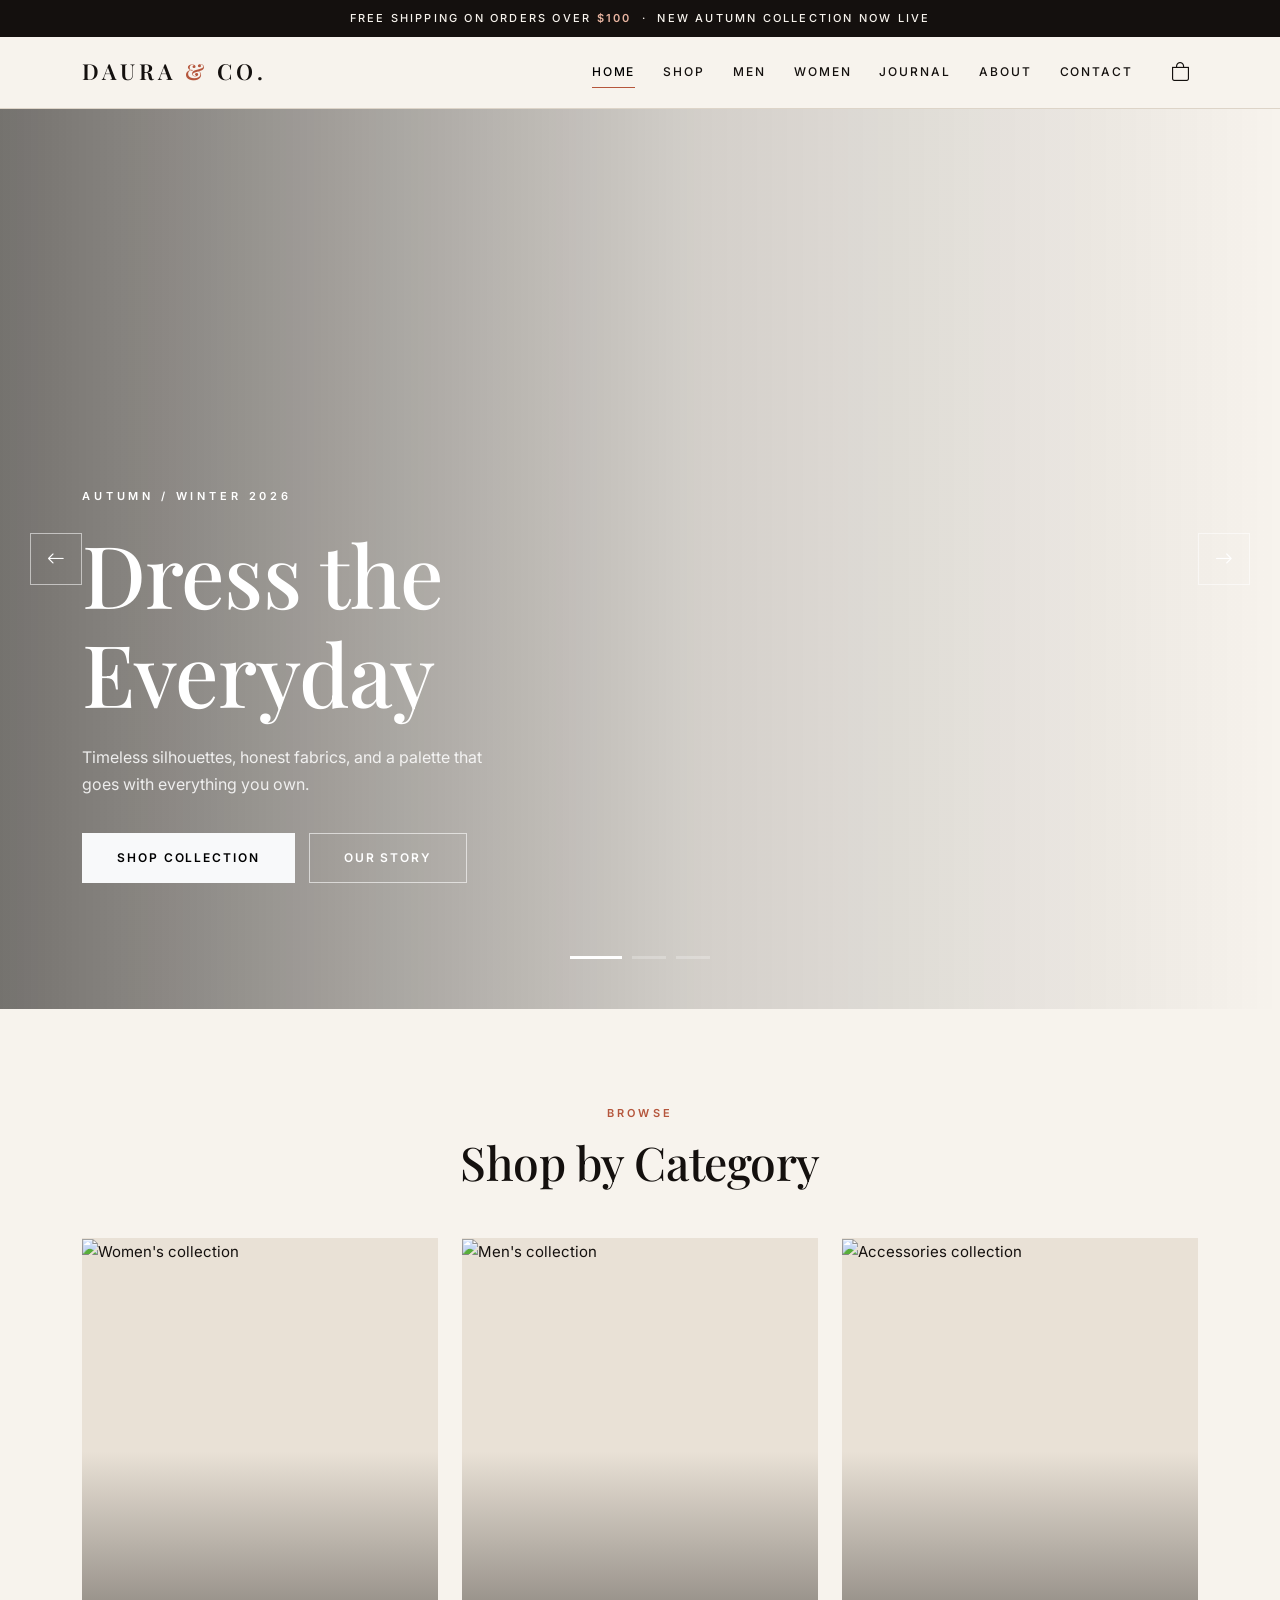
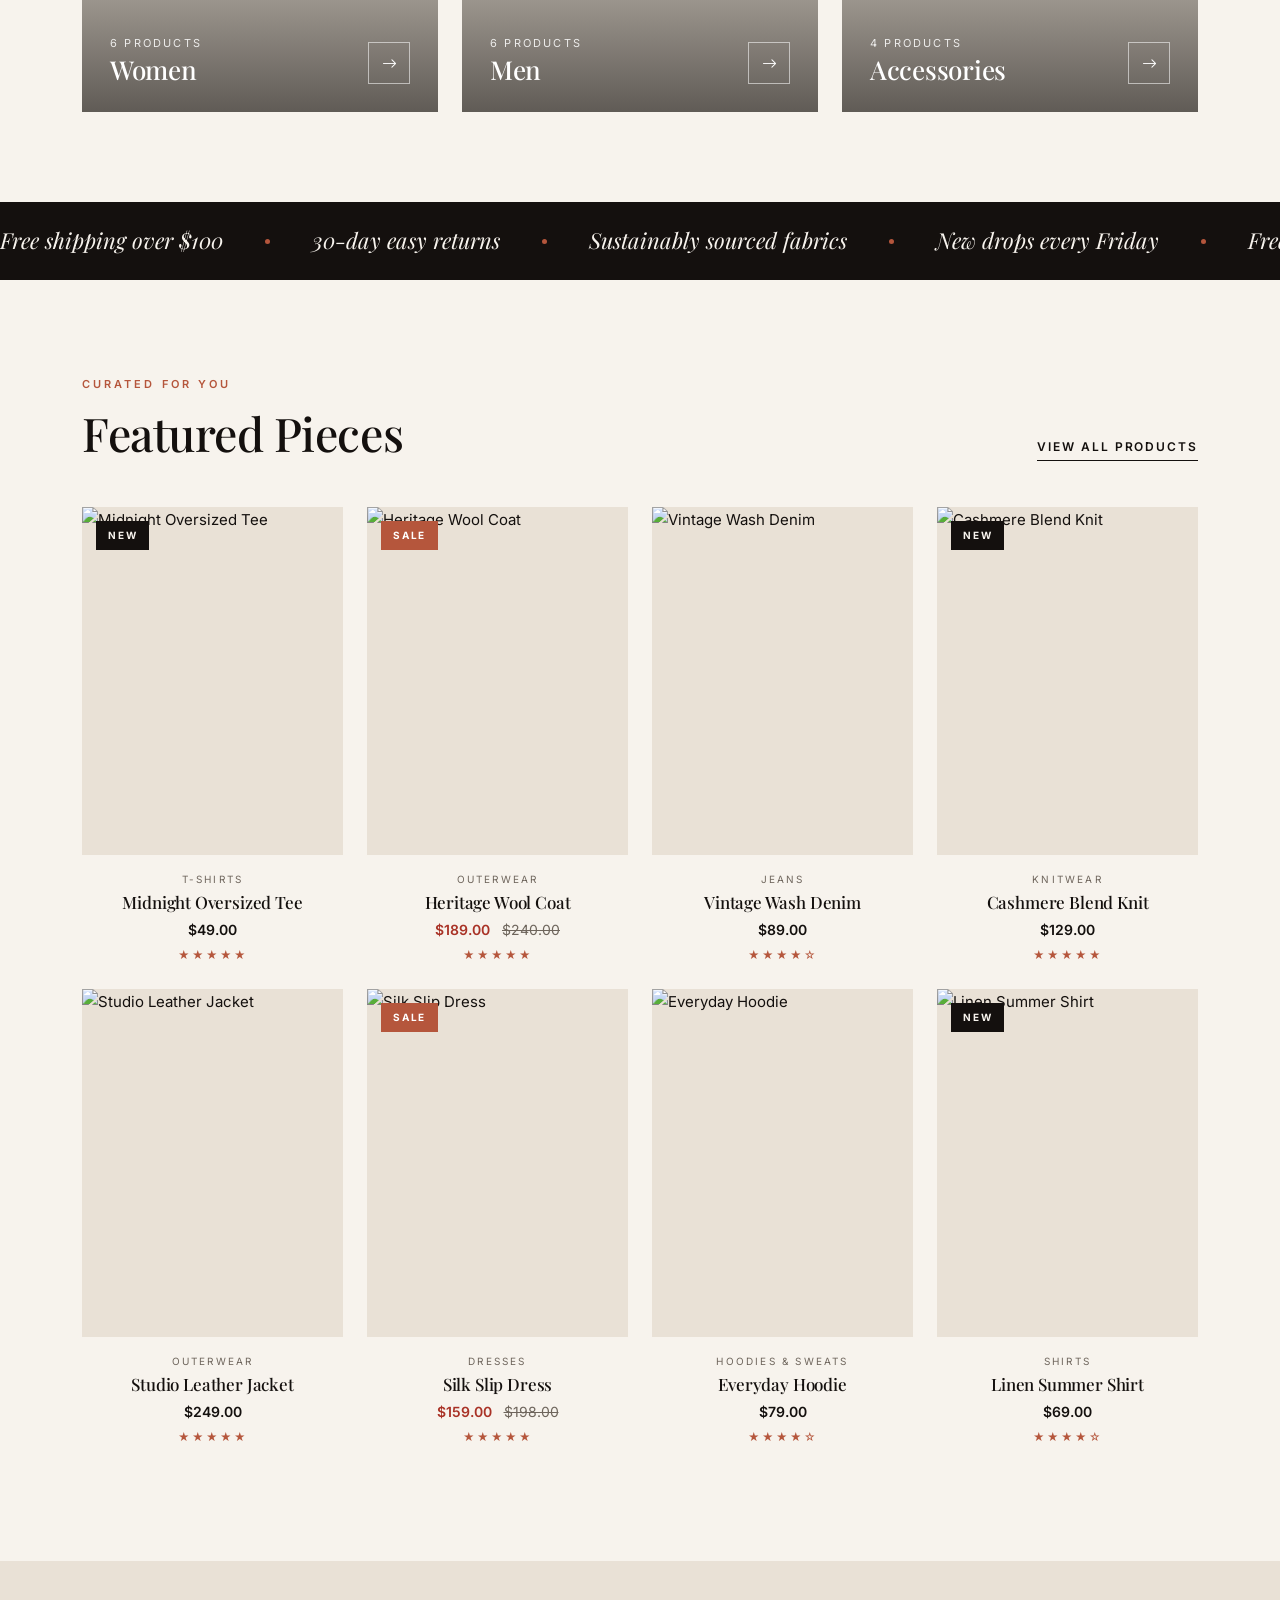
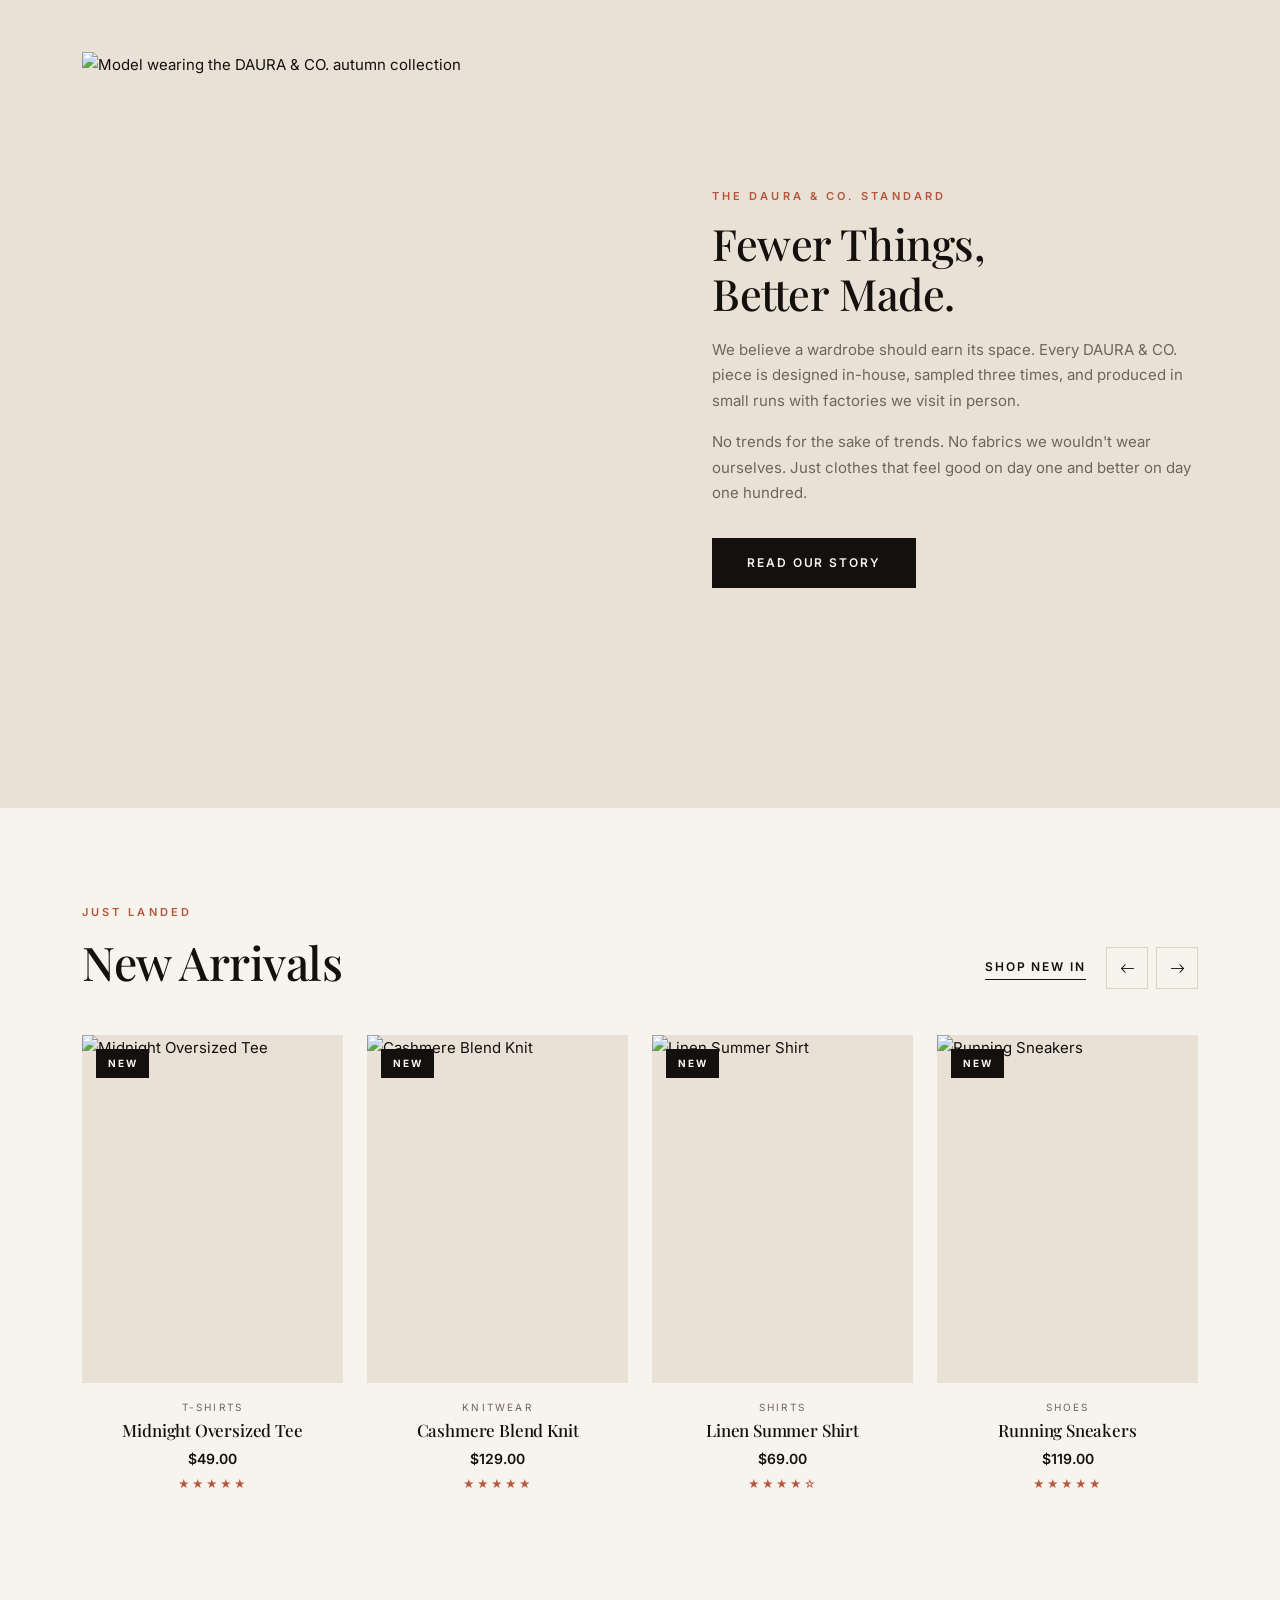
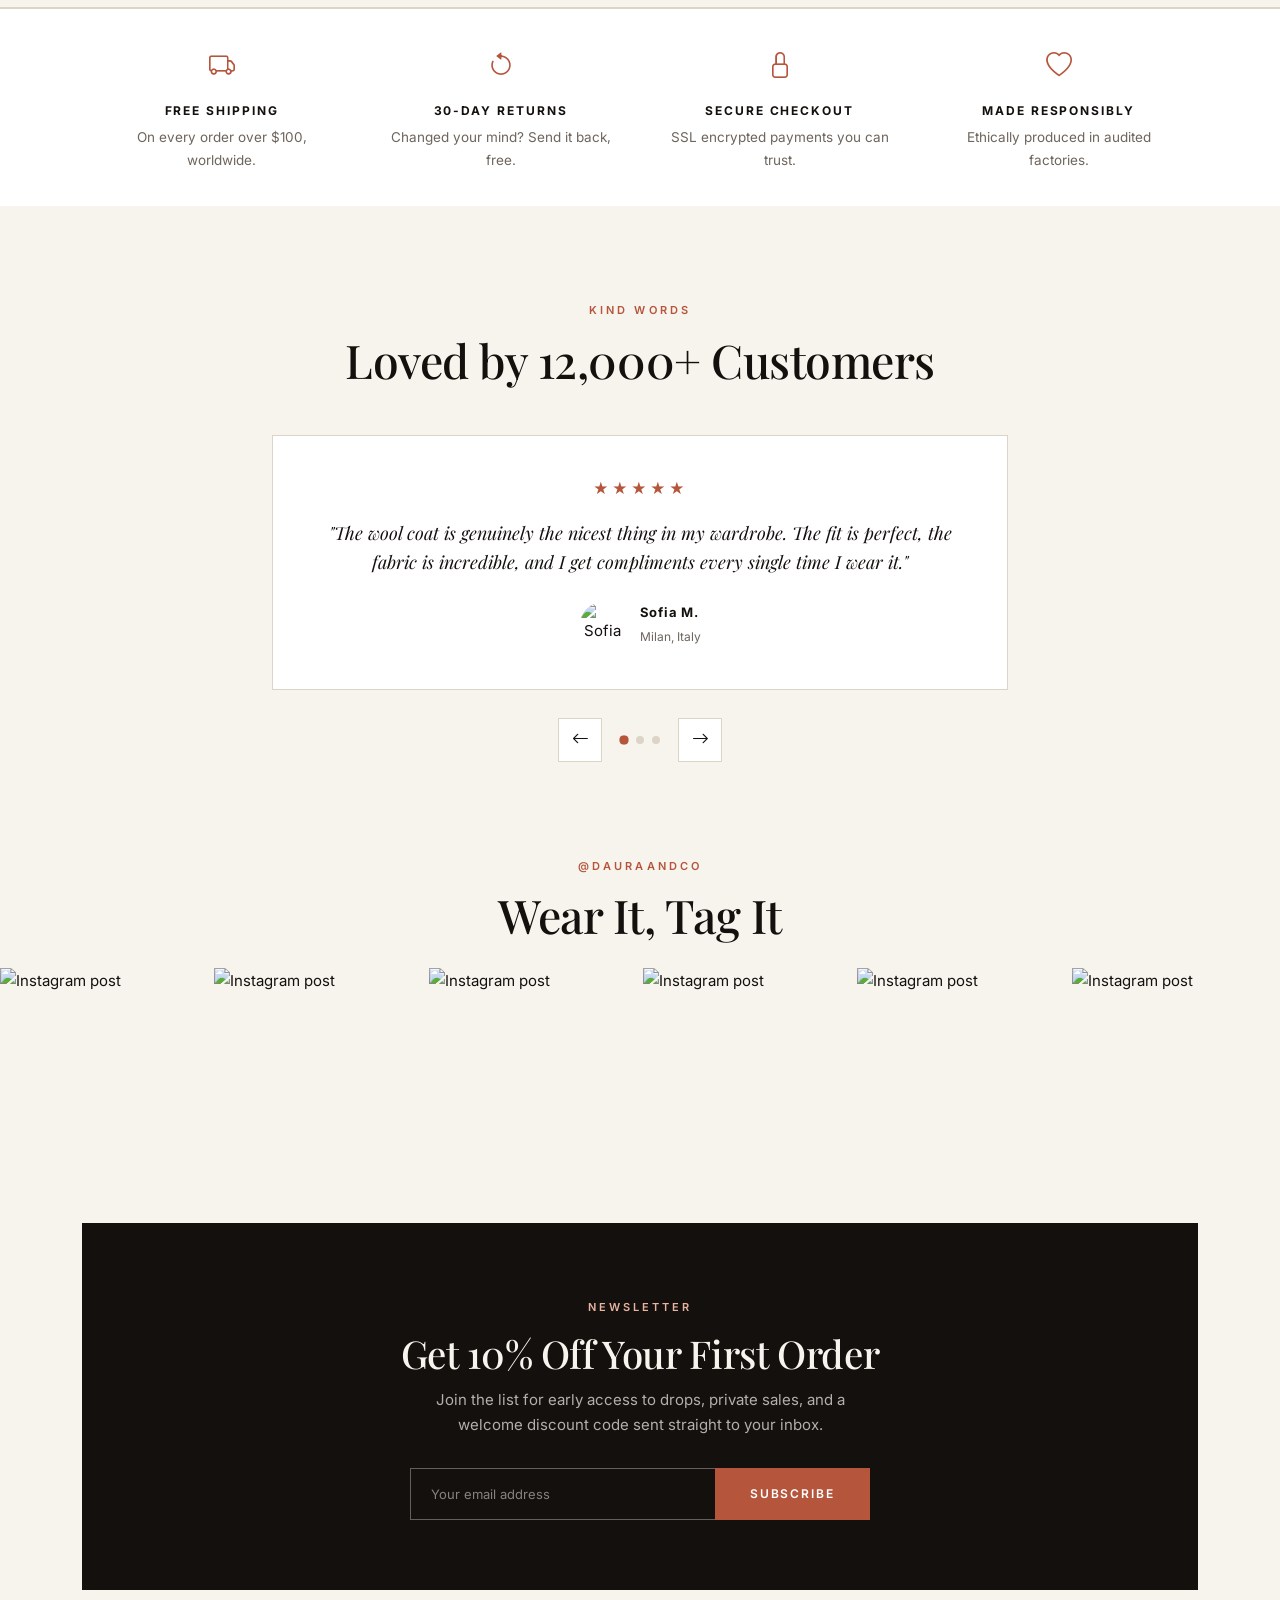
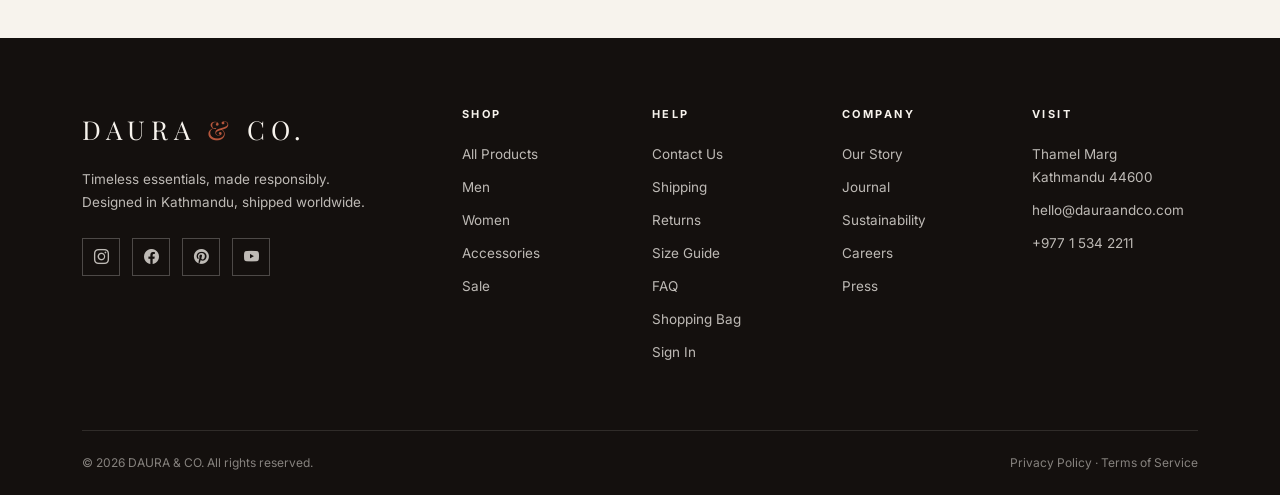
==== commit ab7e9fac: "Improve code readability and add study guide" ====
--- a/index.html
+++ b/index.html
@@ -4,6 +4,7 @@
   Sections: hero → categories → featured → editorial → new arrivals
             → value props → testimonials → gallery → newsletter → footer
   Product grids are rendered by assets/js/main.js.
+  Shared blocks: announcement bar, navbar, cart drawer (injected by JS), footer.
 -->
 <html lang="en">
 <head>
--- a/assets/css/style.css
+++ b/assets/css/style.css
@@ -30,6 +30,17 @@
    25. Responsive fixes      → shared breakpoint adjustments
    26. Shop page redesign    → editorial hero + filter sidebar
    27. Extra page components → cart, checkout, auth, blog, error
+
+   READING TIP
+   -----------
+   Sections 1–5 are the design system (tokens, base styles, type, buttons,
+   layout helpers). Sections 6–17 are the shared site chrome and the home
+   page. Sections 18–27 are page-specific styles. Edit the :root tokens
+   first when re-theming; most colours and spacing flow from there.
+
+   Layout mostly uses Bootstrap's grid classes in the HTML. This file adds
+   the editorial styling on top: spacing, typography, hover states, and the
+   responsive rules at the end of each section.
    ========================================================================== */
 
 
@@ -1495,6 +1506,10 @@
 
 /* ==========================================================================
    24. SCROLL REVEAL ANIMATIONS
+   --------------------------------------------------------------------------
+   Elements start hidden. setupRevealAnimations() in main.js adds .visible
+   when they enter the viewport. The nth-child delays below create the
+   staggered entrance for grids.
    ========================================================================== */
 
 .reveal {
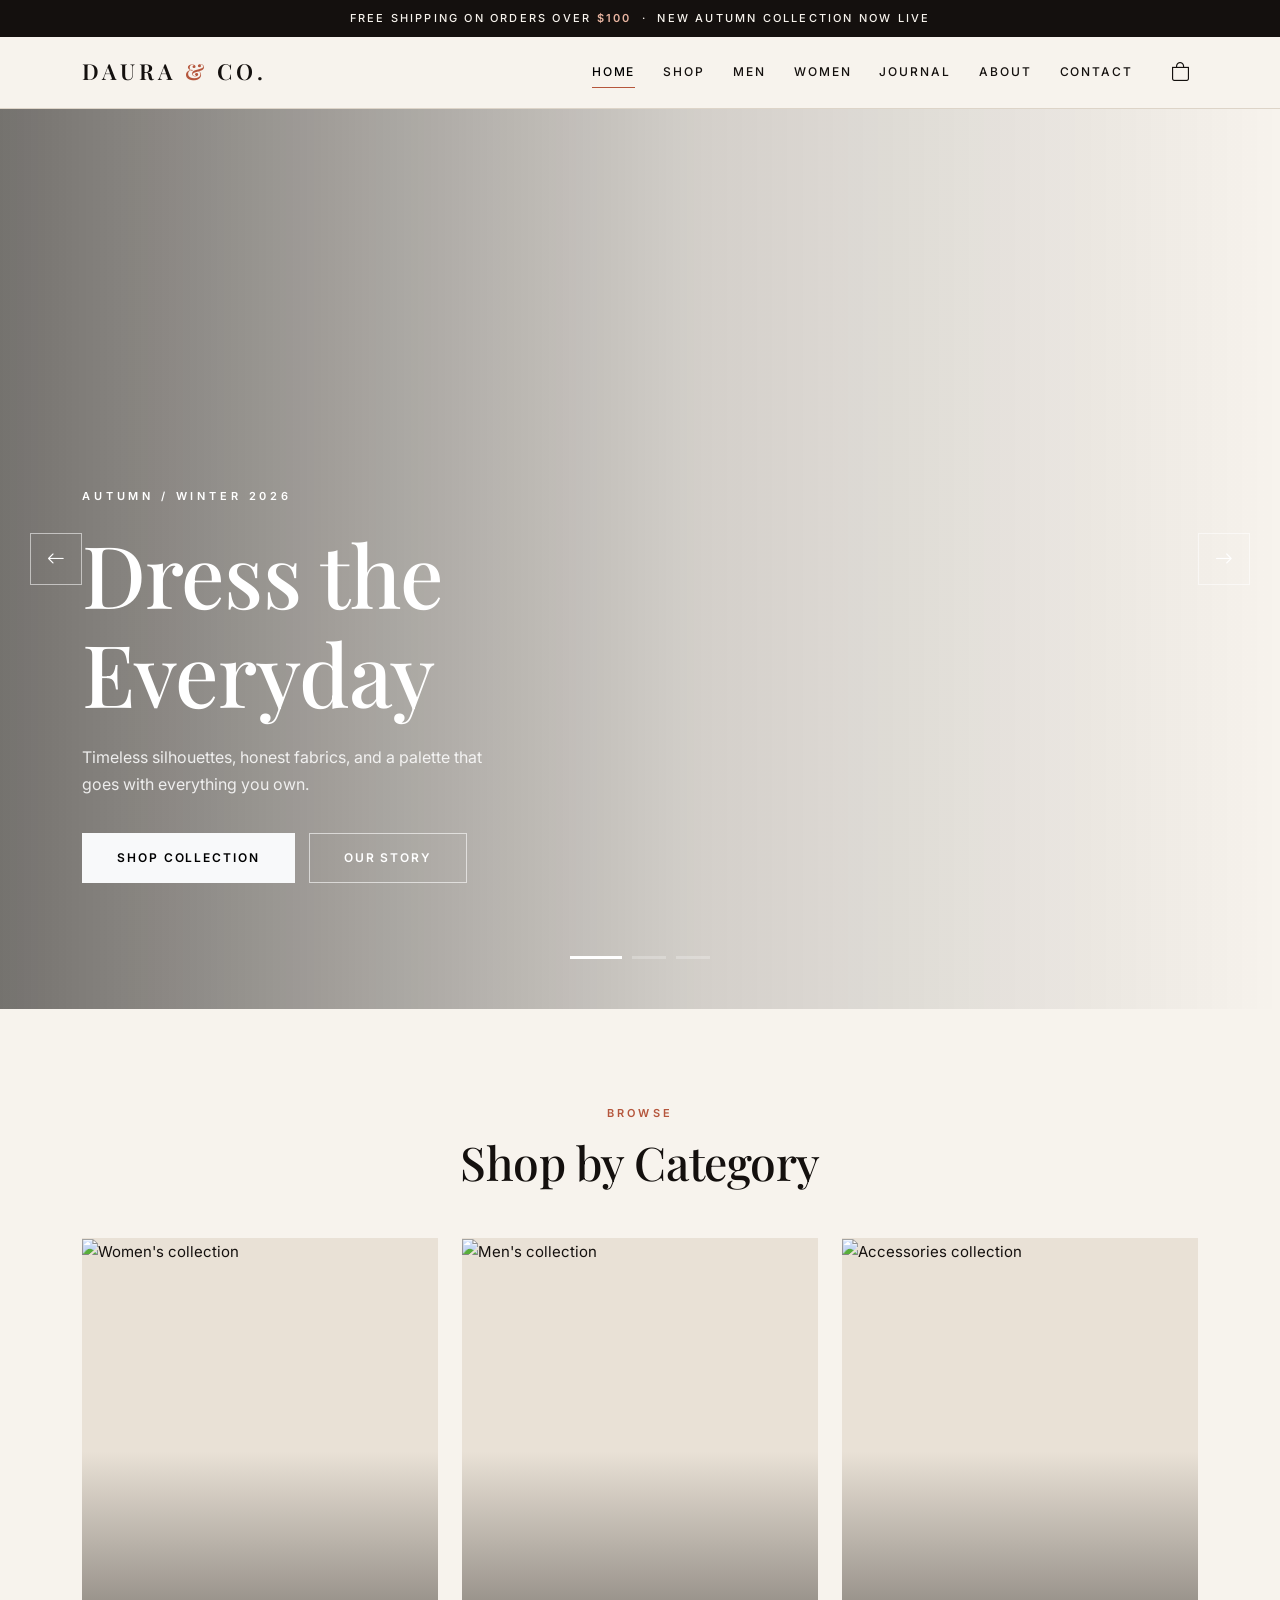
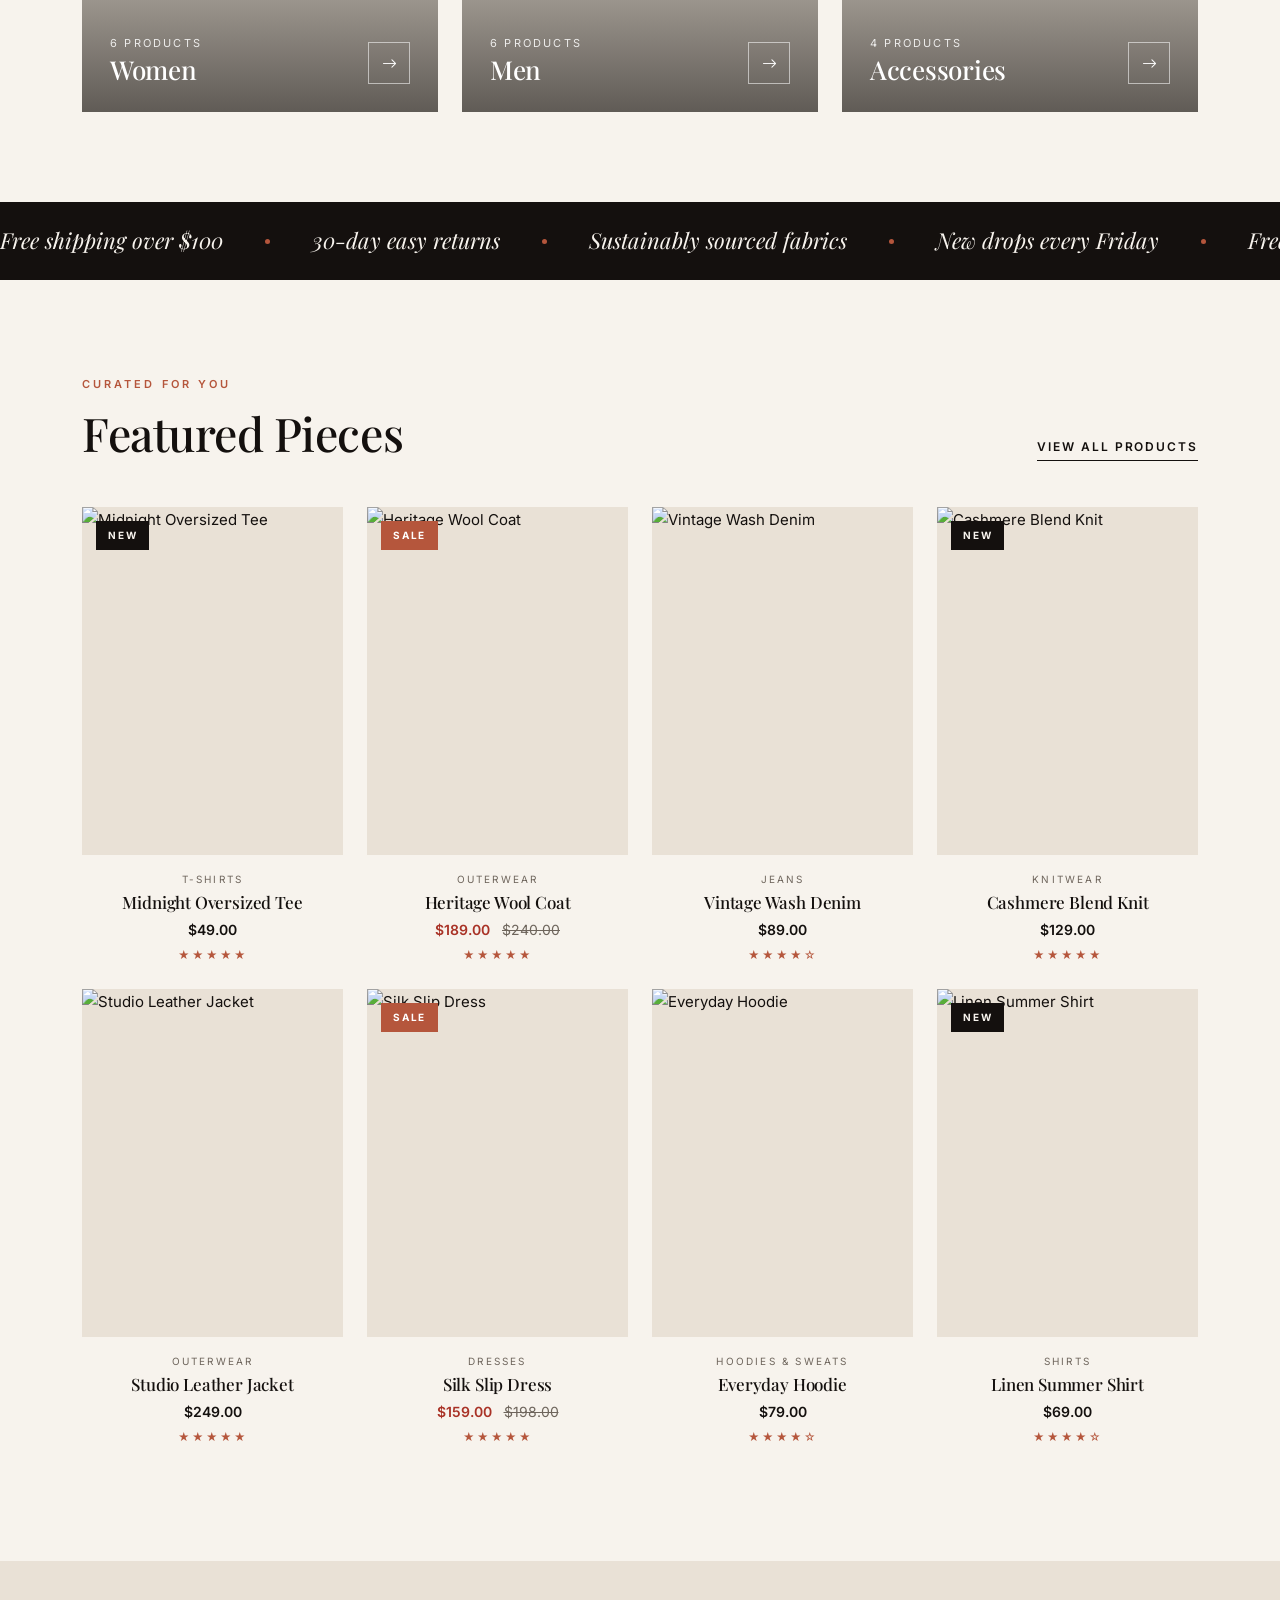
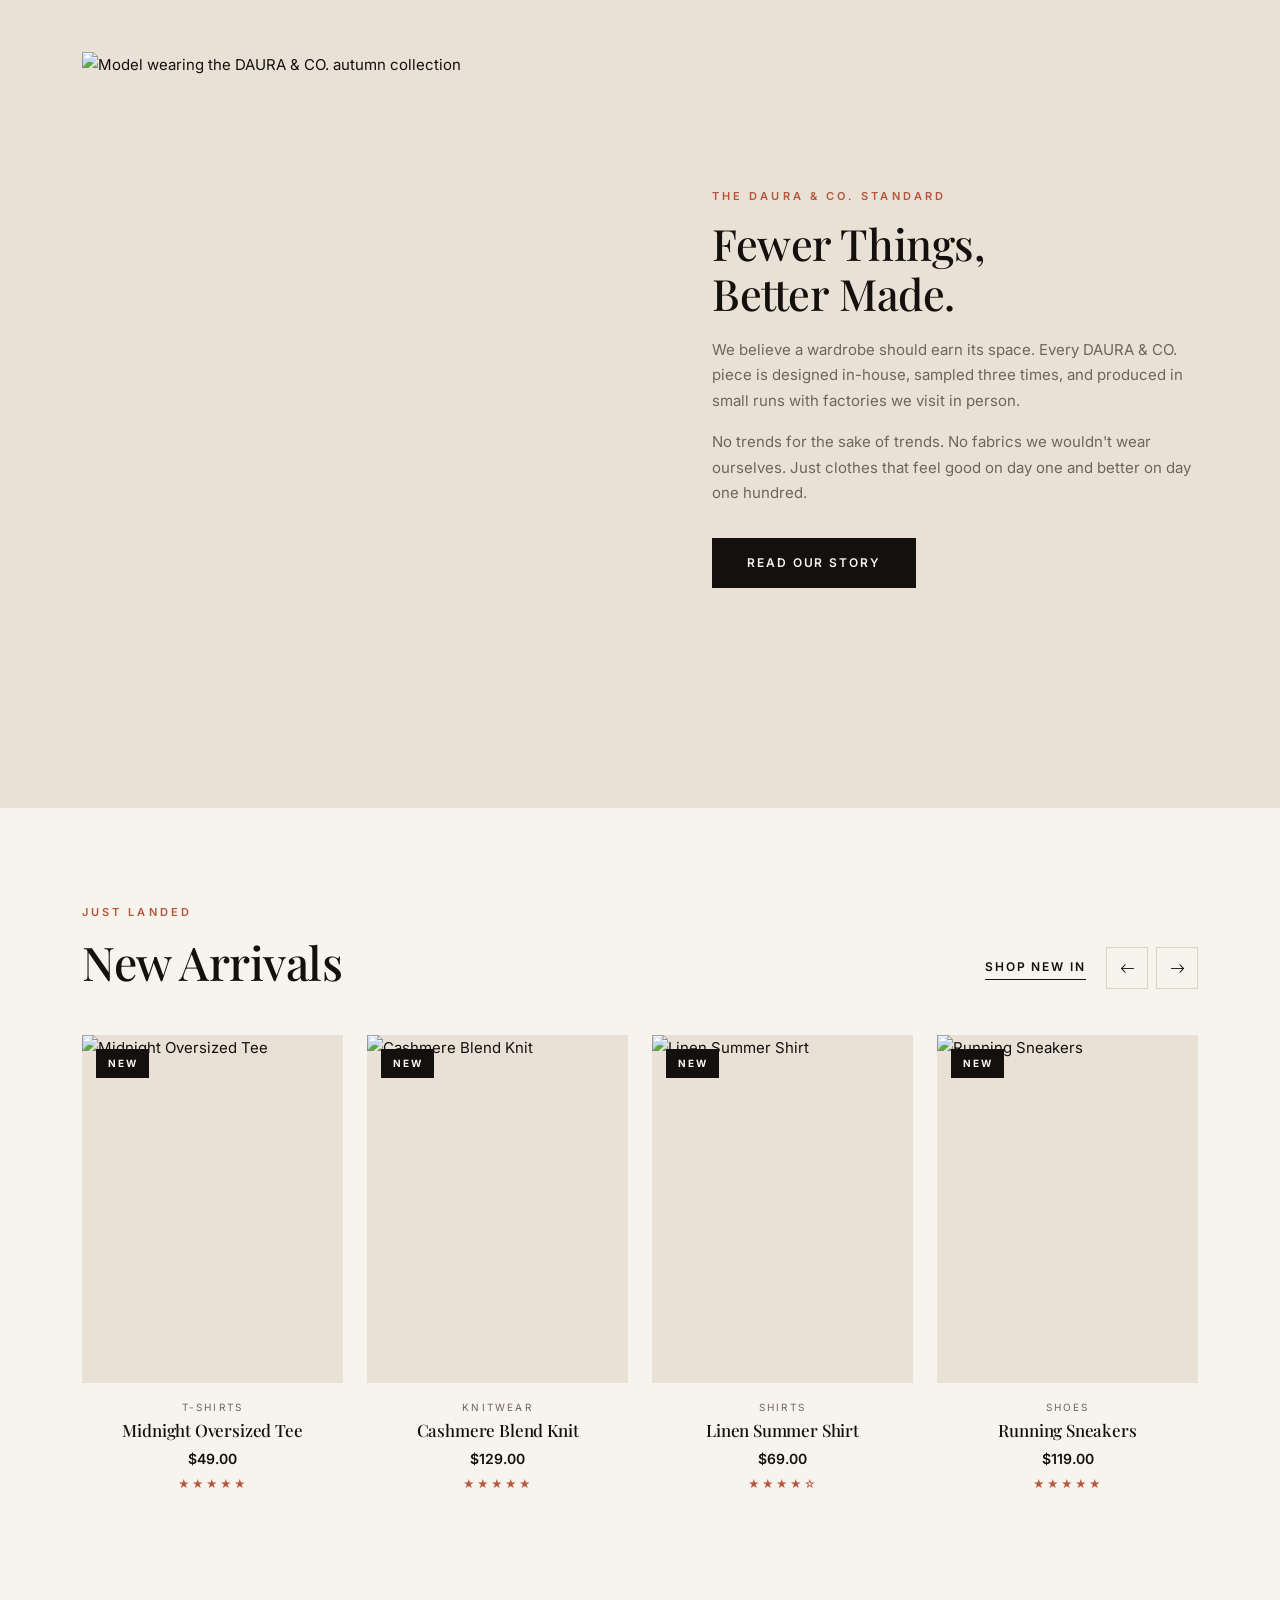
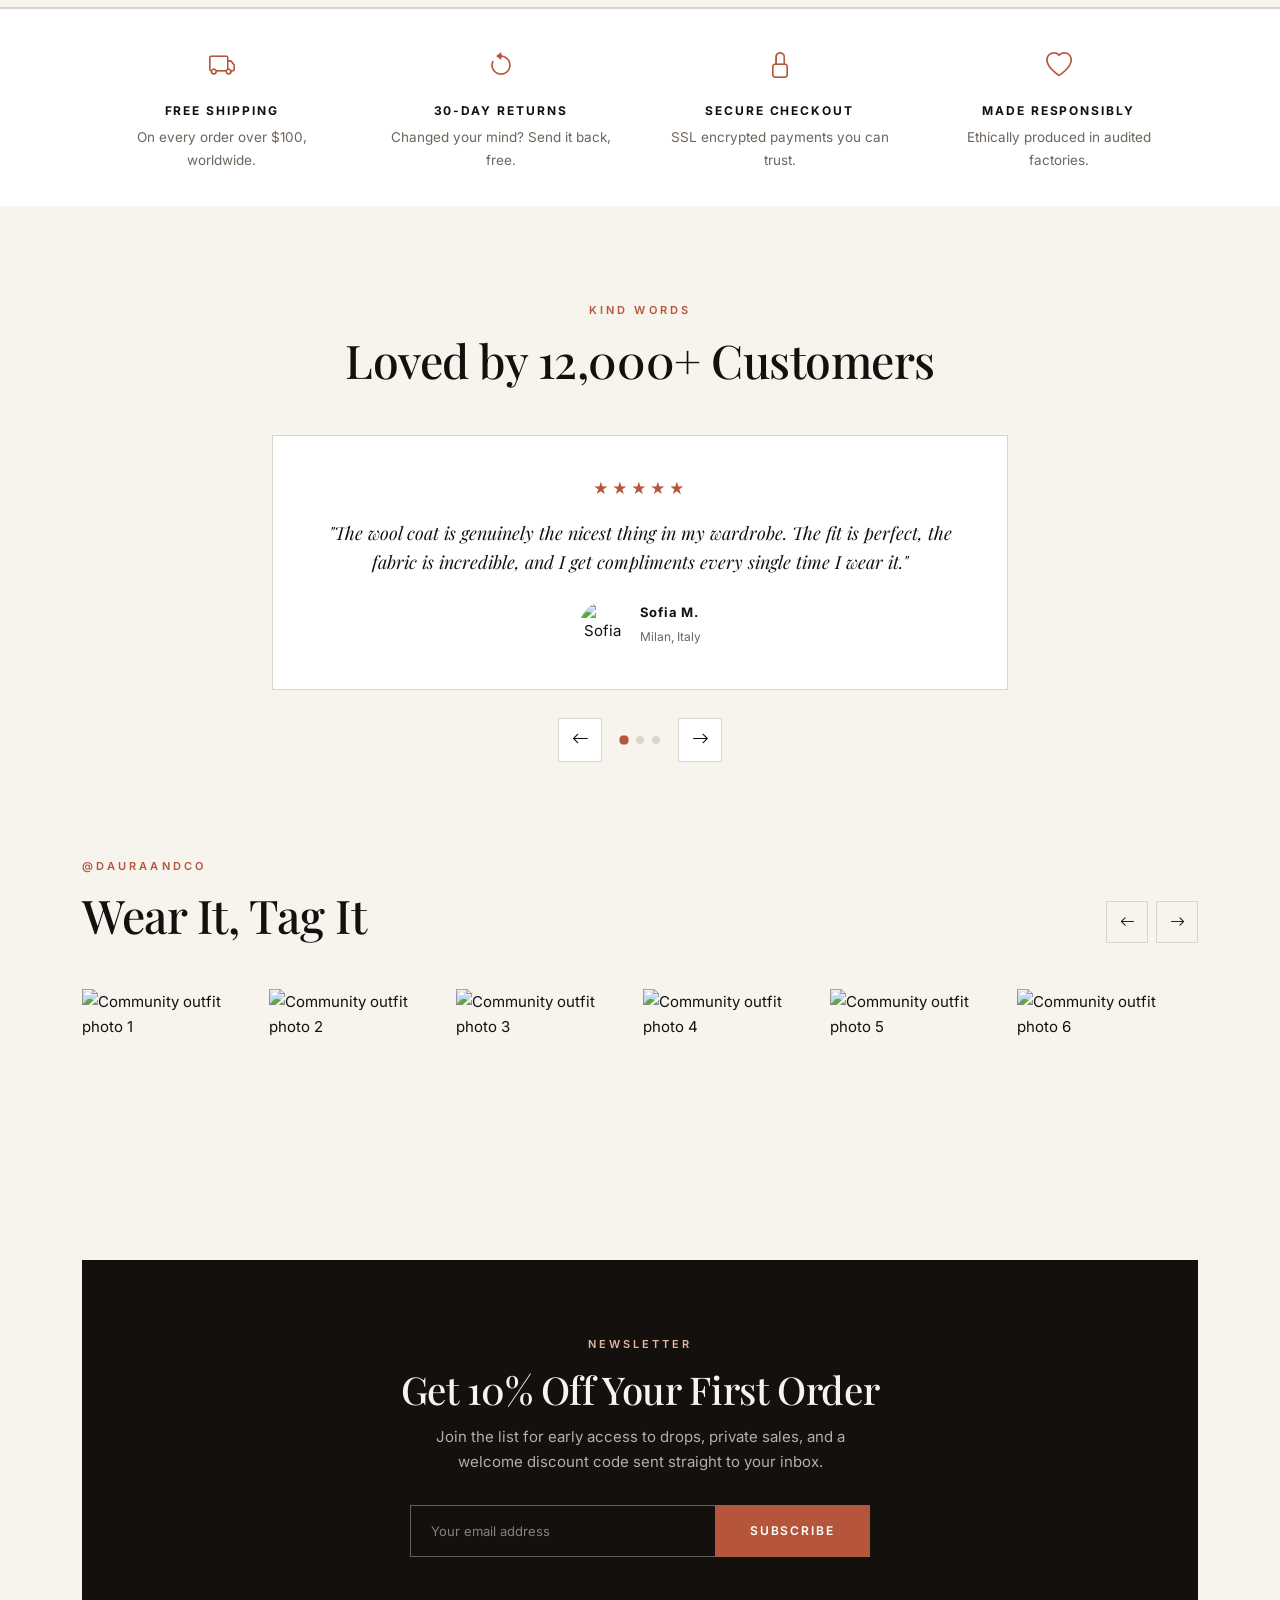
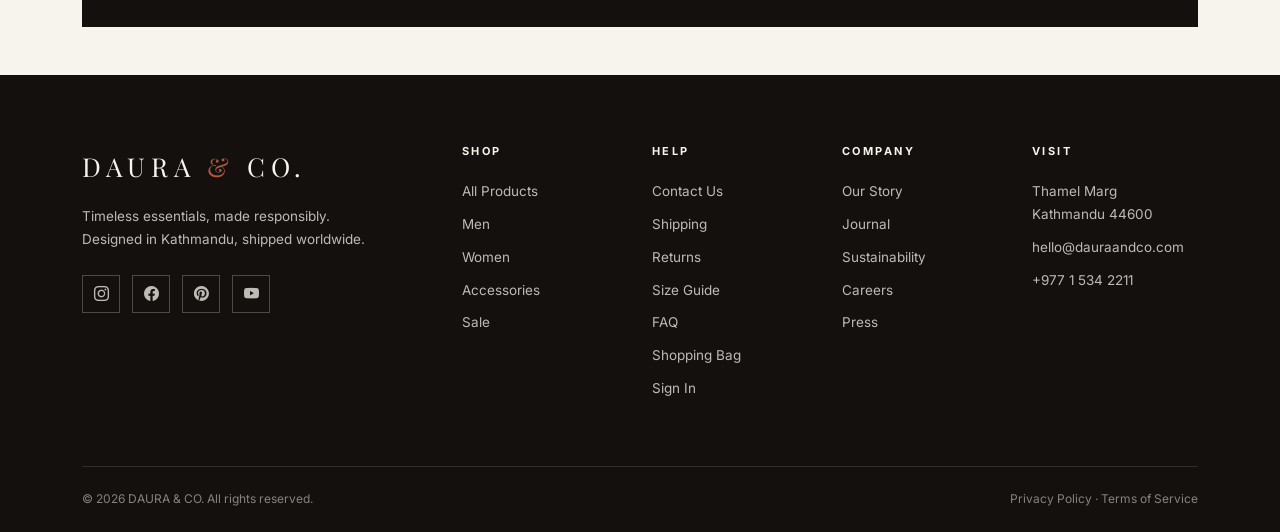
==== commit 7d083aa5: "Refactor Instagram gallery section to enhance layout and add carousel navigation" ====
--- a/index.html
+++ b/index.html
@@ -392,18 +392,30 @@
   </section>
 
   <!-- ===================== INSTAGRAM GALLERY ===================== -->
-  <section class="pb-5">
-    <div class="text-center mb-4 reveal">
-      <span class="eyebrow">@dauraandco</span>
-      <h2 class="section-title">Wear It, Tag It</h2>
-    </div>
-    <div class="insta-grid reveal">
-      <a href="#" class="insta-item"><img src="https://images.unsplash.com/photo-1469334031218-e382a71b716b?auto=format&fit=crop&w=600&q=80" alt="Instagram post"></a>
-      <a href="#" class="insta-item"><img src="https://images.unsplash.com/photo-1529139574466-a303027c1d8b?auto=format&fit=crop&w=600&q=80" alt="Instagram post"></a>
-      <a href="#" class="insta-item"><img src="https://images.unsplash.com/photo-1496747611176-843222e1e57c?auto=format&fit=crop&w=600&q=80" alt="Instagram post"></a>
-      <a href="#" class="insta-item"><img src="https://images.unsplash.com/photo-1441984904996-e0b6ba687e04?auto=format&fit=crop&w=600&q=80" alt="Instagram post"></a>
-      <a href="#" class="insta-item"><img src="https://images.unsplash.com/photo-1567401893414-76b7b1e5a7a5?auto=format&fit=crop&w=600&q=80" alt="Instagram post"></a>
-      <a href="#" class="insta-item"><img src="https://images.unsplash.com/photo-1479064555552-3ef4979f8908?auto=format&fit=crop&w=600&q=80" alt="Instagram post"></a>
+  <section class="section-pad pt-0">
+    <div class="container">
+      <div class="section-head reveal">
+        <div>
+          <span class="eyebrow">@dauraandco</span>
+          <h2 class="section-title">Wear It, Tag It</h2>
+        </div>
+        <div class="carousel-nav" aria-label="Community gallery carousel">
+          <button type="button" class="carousel-nav-btn" data-carousel-prev="instaGrid" aria-label="Previous photos">
+            <i class="bi bi-arrow-left"></i>
+          </button>
+          <button type="button" class="carousel-nav-btn" data-carousel-next="instaGrid" aria-label="Next photos">
+            <i class="bi bi-arrow-right"></i>
+          </button>
+        </div>
+      </div>
+      <div class="insta-grid insta-carousel-track reveal" id="instaGrid" aria-label="Community photos" aria-roledescription="carousel">
+        <a href="#" class="insta-item"><img src="https://images.unsplash.com/photo-1469334031218-e382a71b716b?auto=format&fit=crop&w=600&q=80" alt="Community outfit photo 1"></a>
+        <a href="#" class="insta-item"><img src="https://images.unsplash.com/photo-1529139574466-a303027c1d8b?auto=format&fit=crop&w=600&q=80" alt="Community outfit photo 2"></a>
+        <a href="#" class="insta-item"><img src="https://images.unsplash.com/photo-1496747611176-843222e1e57c?auto=format&fit=crop&w=600&q=80" alt="Community outfit photo 3"></a>
+        <a href="#" class="insta-item"><img src="https://images.unsplash.com/photo-1441984904996-e0b6ba687e04?auto=format&fit=crop&w=600&q=80" alt="Community outfit photo 4"></a>
+        <a href="#" class="insta-item"><img src="https://images.unsplash.com/photo-1567401893414-76b7b1e5a7a5?auto=format&fit=crop&w=600&q=80" alt="Community outfit photo 5"></a>
+        <a href="#" class="insta-item"><img src="https://images.unsplash.com/photo-1479064555552-3ef4979f8908?auto=format&fit=crop&w=600&q=80" alt="Community outfit photo 6"></a>
+      </div>
     </div>
   </section>
 
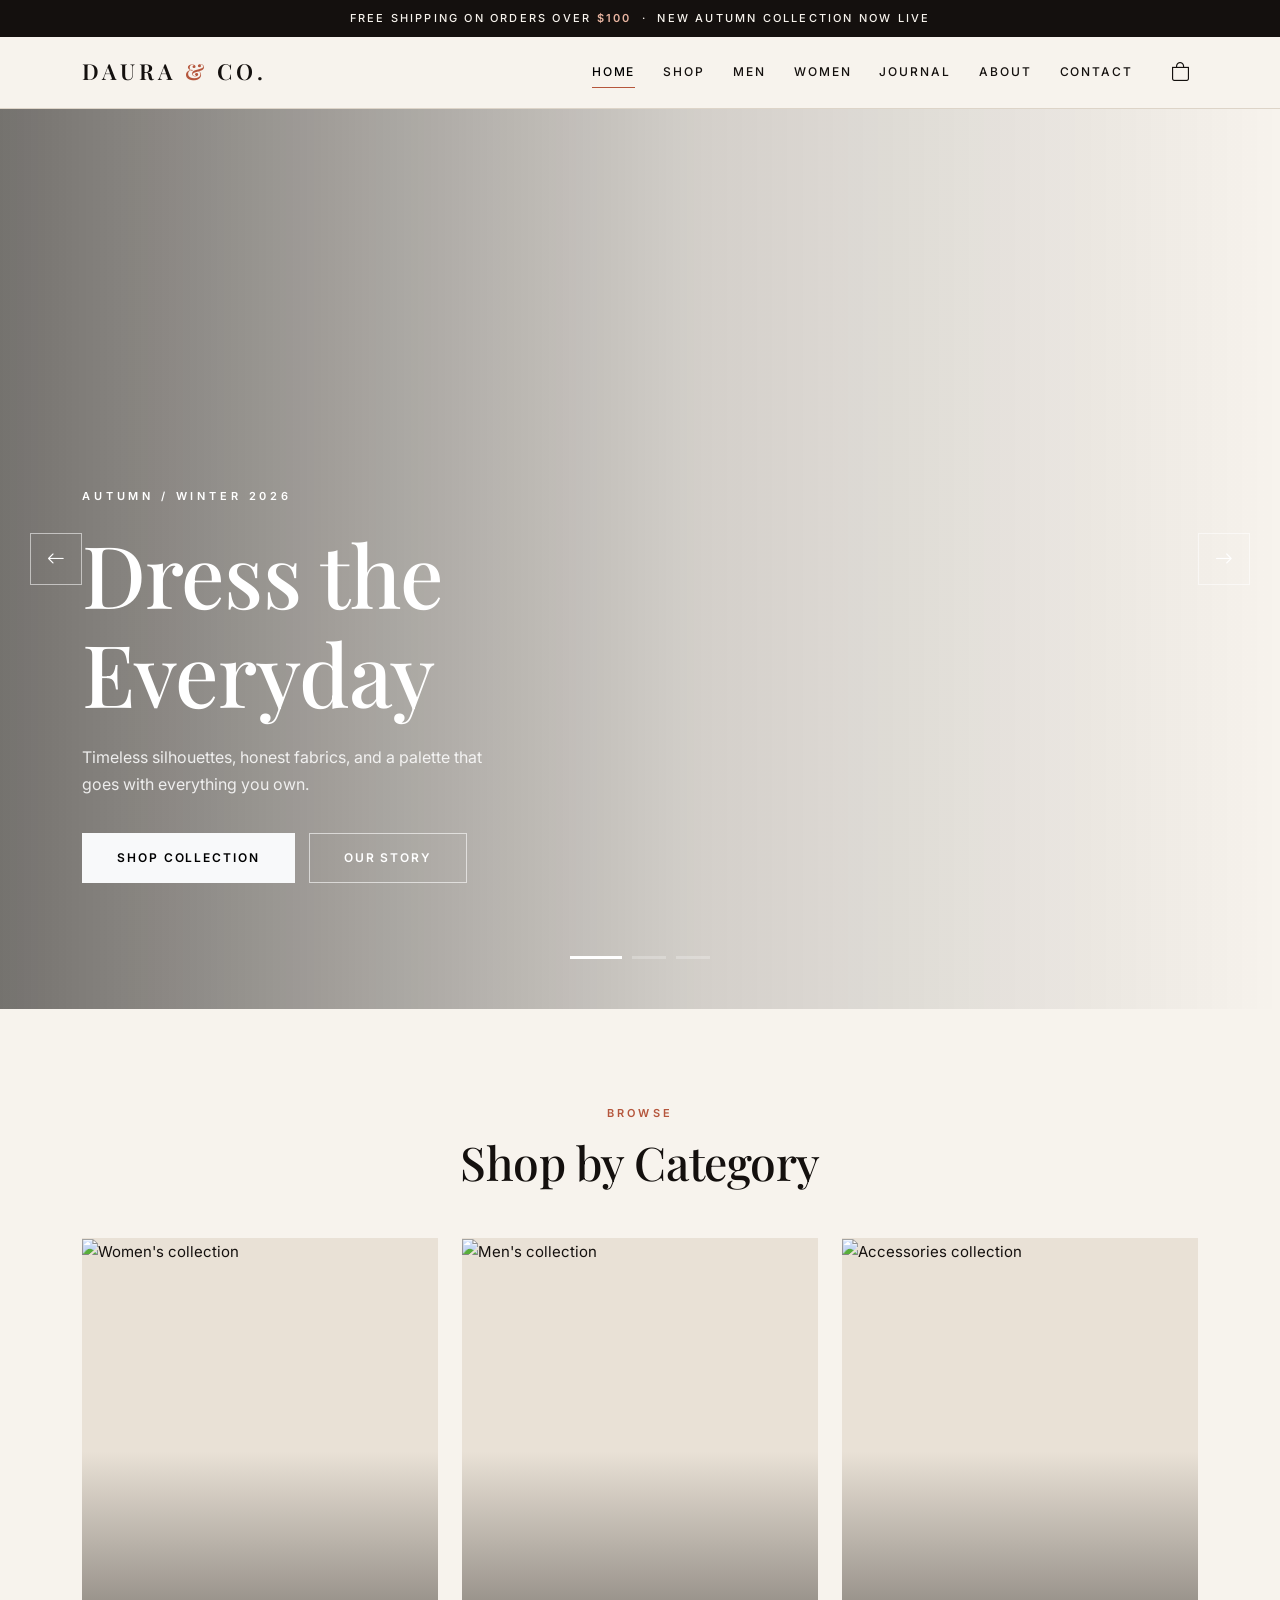
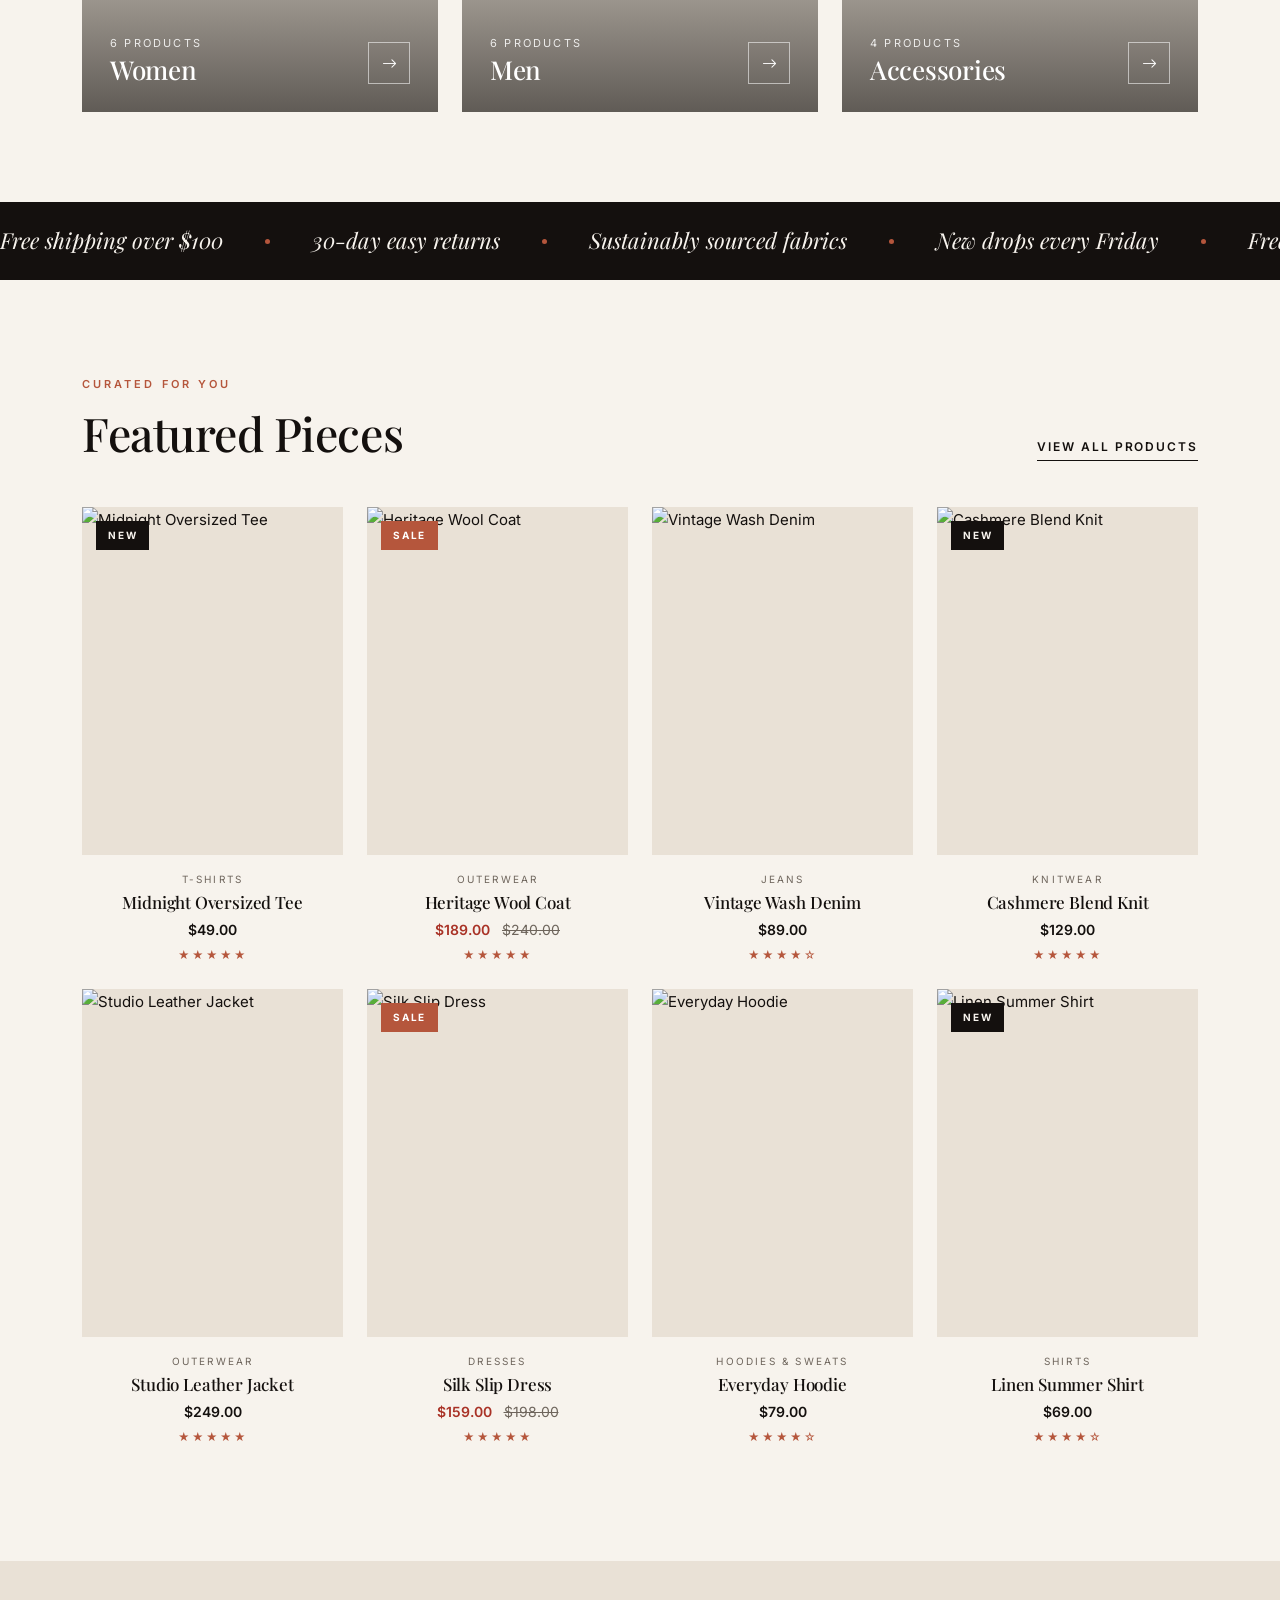
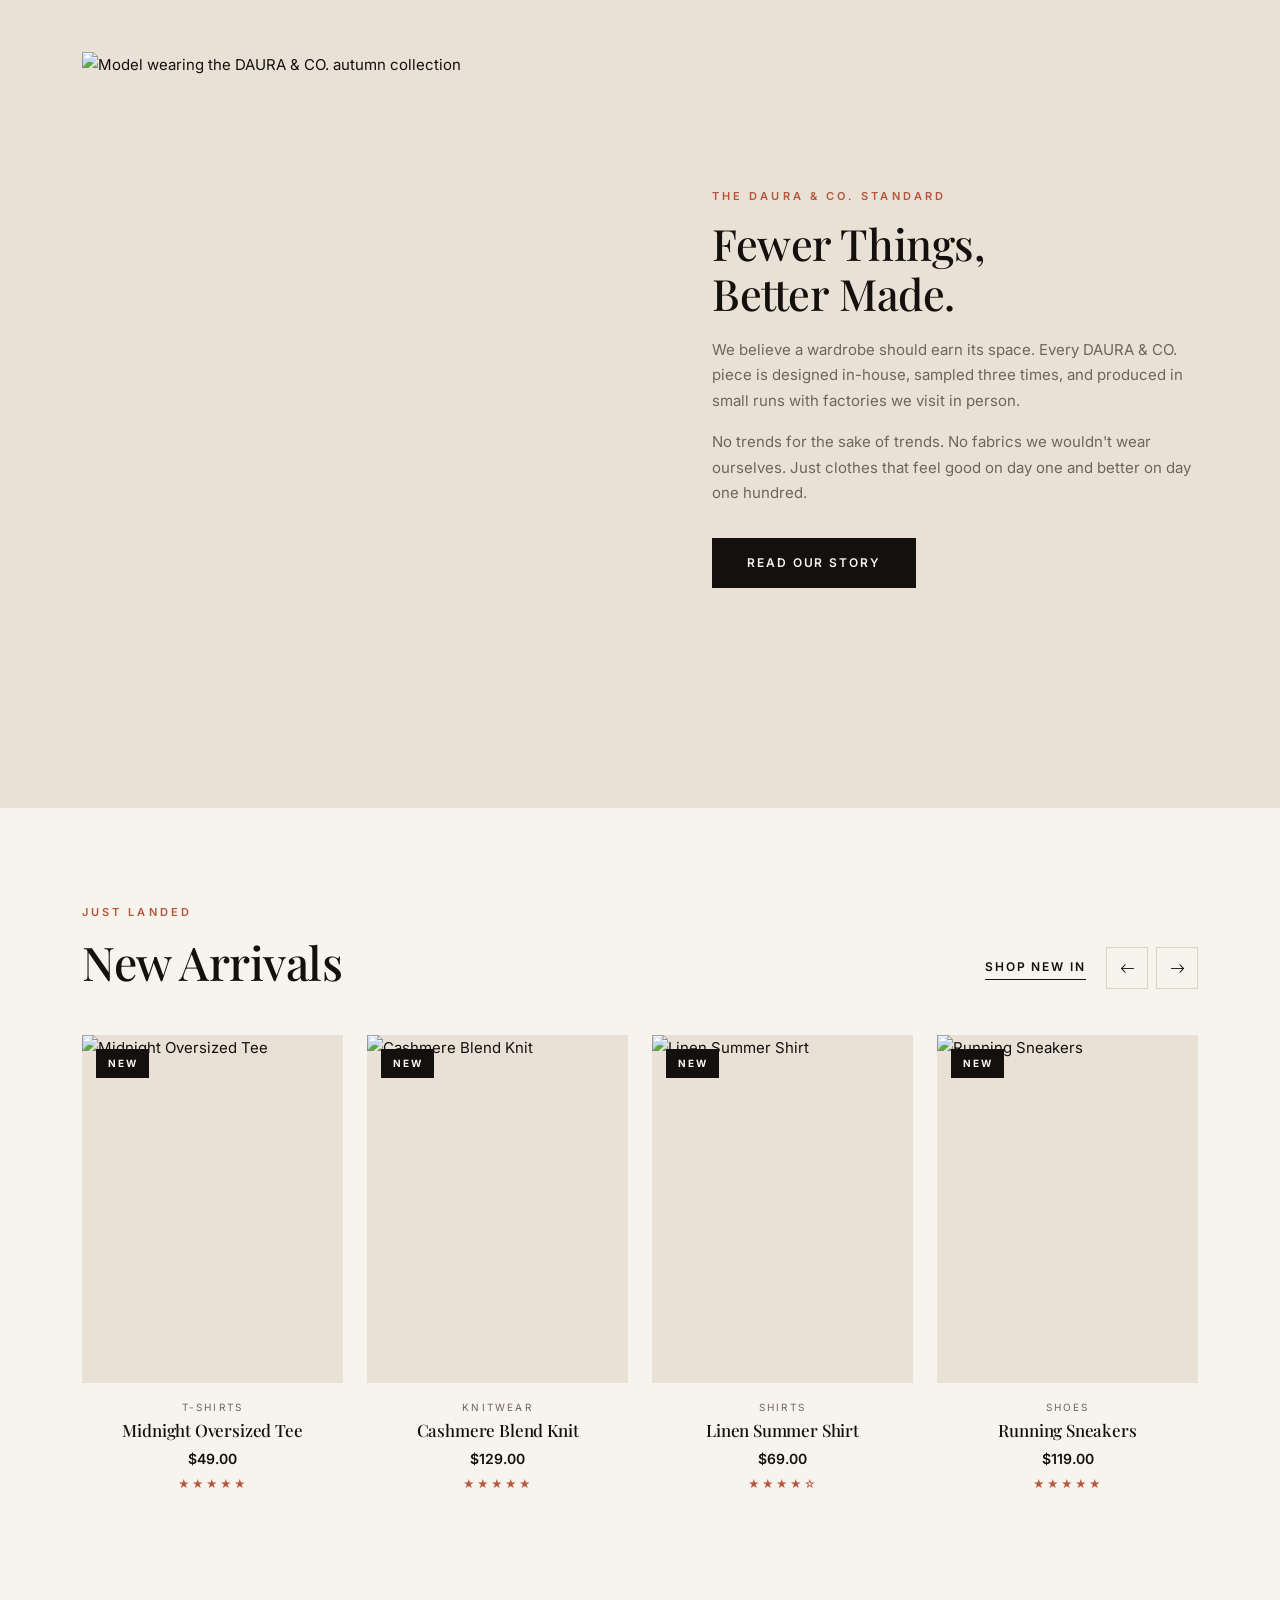
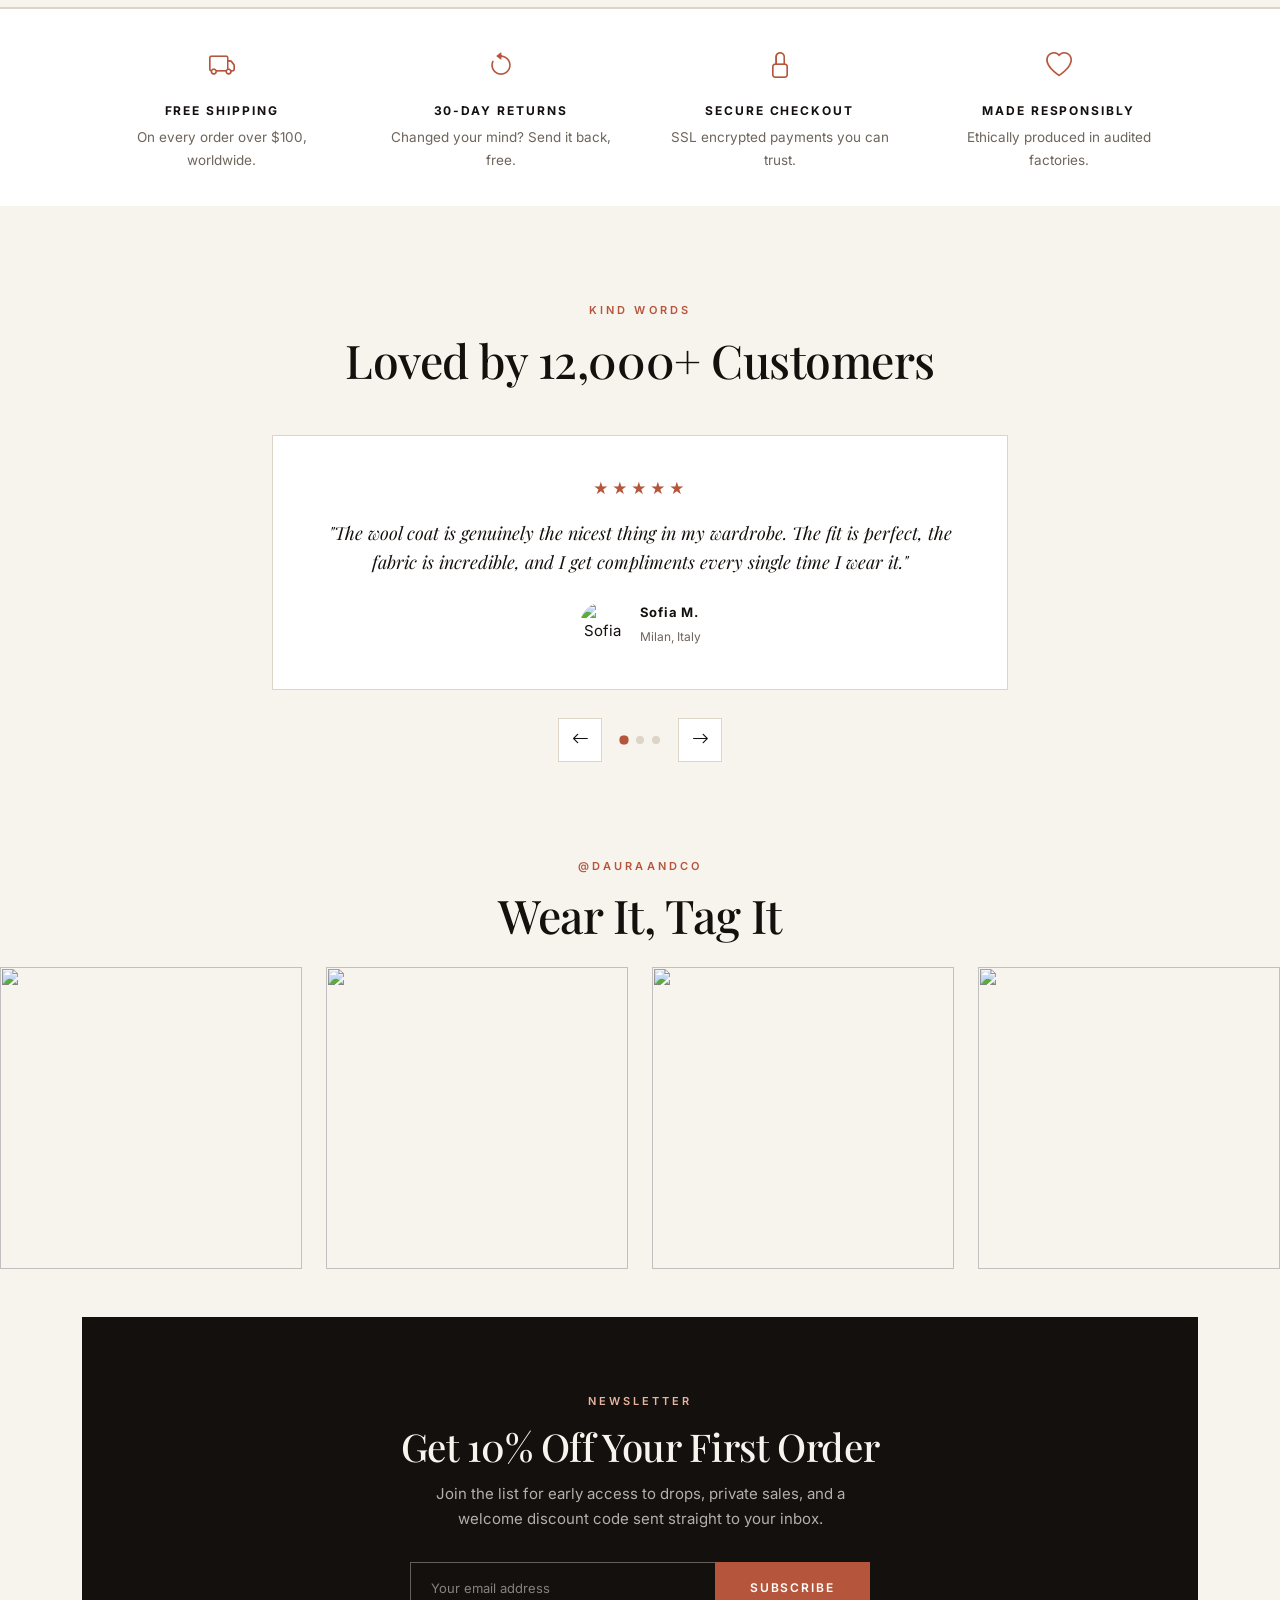
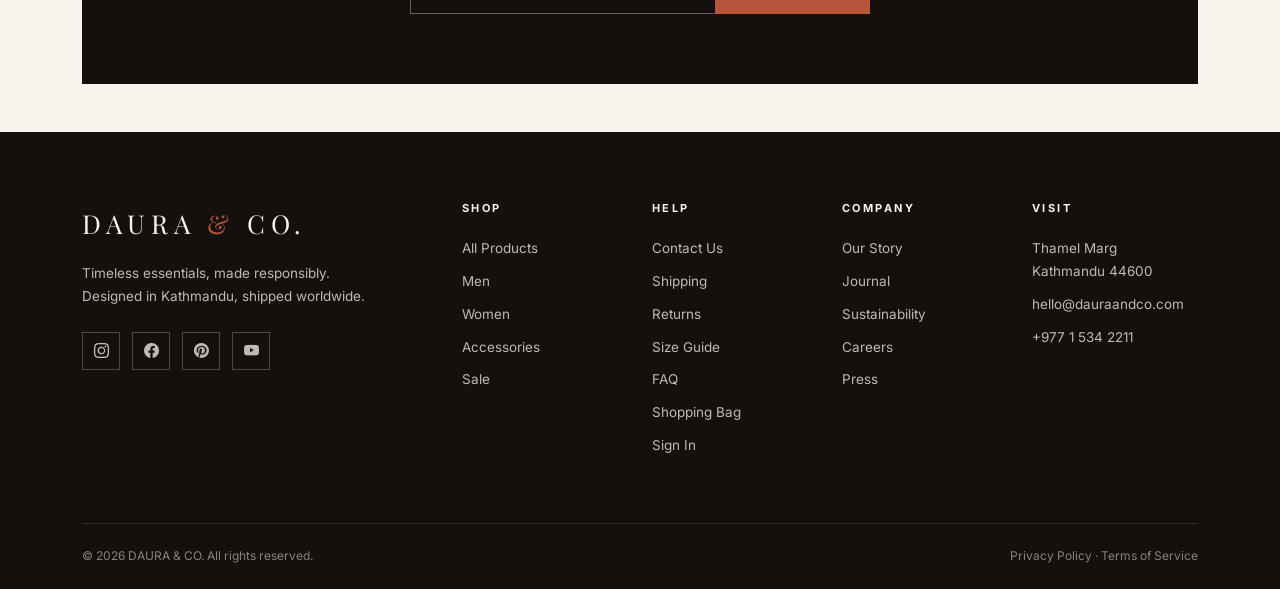
==== commit bc19c101: "Add auto-scrolling homepage photo carousel" ====
--- a/index.html
+++ b/index.html
@@ -392,30 +392,18 @@
   </section>
 
   <!-- ===================== INSTAGRAM GALLERY ===================== -->
-  <section class="section-pad pt-0">
-    <div class="container">
-      <div class="section-head reveal">
-        <div>
-          <span class="eyebrow">@dauraandco</span>
-          <h2 class="section-title">Wear It, Tag It</h2>
-        </div>
-        <div class="carousel-nav" aria-label="Community gallery carousel">
-          <button type="button" class="carousel-nav-btn" data-carousel-prev="instaGrid" aria-label="Previous photos">
-            <i class="bi bi-arrow-left"></i>
-          </button>
-          <button type="button" class="carousel-nav-btn" data-carousel-next="instaGrid" aria-label="Next photos">
-            <i class="bi bi-arrow-right"></i>
-          </button>
-        </div>
-      </div>
-      <div class="insta-grid insta-carousel-track reveal" id="instaGrid" aria-label="Community photos" aria-roledescription="carousel">
+  <section class="pb-5">
+    <div class="text-center mb-4 reveal">
+      <span class="eyebrow">@dauraandco</span>
+      <h2 class="section-title">Wear It, Tag It</h2>
+    </div>
+    <div class="insta-grid insta-carousel-track reveal" id="instaGrid" aria-label="Community photos" aria-roledescription="carousel">
         <a href="#" class="insta-item"><img src="https://images.unsplash.com/photo-1469334031218-e382a71b716b?auto=format&fit=crop&w=600&q=80" alt="Community outfit photo 1"></a>
         <a href="#" class="insta-item"><img src="https://images.unsplash.com/photo-1529139574466-a303027c1d8b?auto=format&fit=crop&w=600&q=80" alt="Community outfit photo 2"></a>
         <a href="#" class="insta-item"><img src="https://images.unsplash.com/photo-1496747611176-843222e1e57c?auto=format&fit=crop&w=600&q=80" alt="Community outfit photo 3"></a>
         <a href="#" class="insta-item"><img src="https://images.unsplash.com/photo-1441984904996-e0b6ba687e04?auto=format&fit=crop&w=600&q=80" alt="Community outfit photo 4"></a>
         <a href="#" class="insta-item"><img src="https://images.unsplash.com/photo-1567401893414-76b7b1e5a7a5?auto=format&fit=crop&w=600&q=80" alt="Community outfit photo 5"></a>
         <a href="#" class="insta-item"><img src="https://images.unsplash.com/photo-1479064555552-3ef4979f8908?auto=format&fit=crop&w=600&q=80" alt="Community outfit photo 6"></a>
-      </div>
     </div>
   </section>
 
--- a/assets/css/style.css
+++ b/assets/css/style.css
@@ -971,6 +971,38 @@
    ========================================================================== */
 
 .insta-grid { display: grid; grid-template-columns: repeat(6, 1fr); gap: 6px; }
+.insta-carousel-track {
+  display: flex;
+  gap: 1rem;
+  overflow-x: auto;
+  overscroll-behavior-inline: contain;
+  scroll-snap-type: x mandatory;
+  scrollbar-width: none;
+  -ms-overflow-style: none;
+  cursor: grab;
+  user-select: none;
+}
+.insta-carousel-track.is-dragging { cursor: grabbing; }
+.insta-carousel-track .insta-item { -webkit-user-drag: none; }
+.insta-carousel-track::-webkit-scrollbar { display: none; }
+.insta-carousel-track > .insta-item {
+  flex: 0 0 calc((100% - 1rem) / 2);
+  max-width: calc((100% - 1rem) / 2);
+  scroll-snap-align: start;
+}
+@media (min-width: 768px) {
+  .insta-carousel-track > .insta-item {
+    flex-basis: calc((100% - 2rem) / 3);
+    max-width: calc((100% - 2rem) / 3);
+  }
+}
+@media (min-width: 992px) {
+  .insta-carousel-track { gap: 1.5rem; }
+  .insta-carousel-track > .insta-item {
+    flex-basis: calc((100% - 4.5rem) / 4);
+    max-width: calc((100% - 4.5rem) / 4);
+  }
+}
 .insta-item {
   position: relative;
   aspect-ratio: 1;
@@ -1541,7 +1573,6 @@
 @media (max-width: 991.98px) {
   .site-nav.nav-transparent { position: absolute; }
   .nav-link { margin: 6px 0; }
-  .insta-grid { grid-template-columns: repeat(3, 1fr); }
   .section-pad { padding-top: 64px; padding-bottom: 64px; }
   /* Slide-in reveals would scroll the page sideways on narrow screens,
      so use a simple vertical fade instead. */
